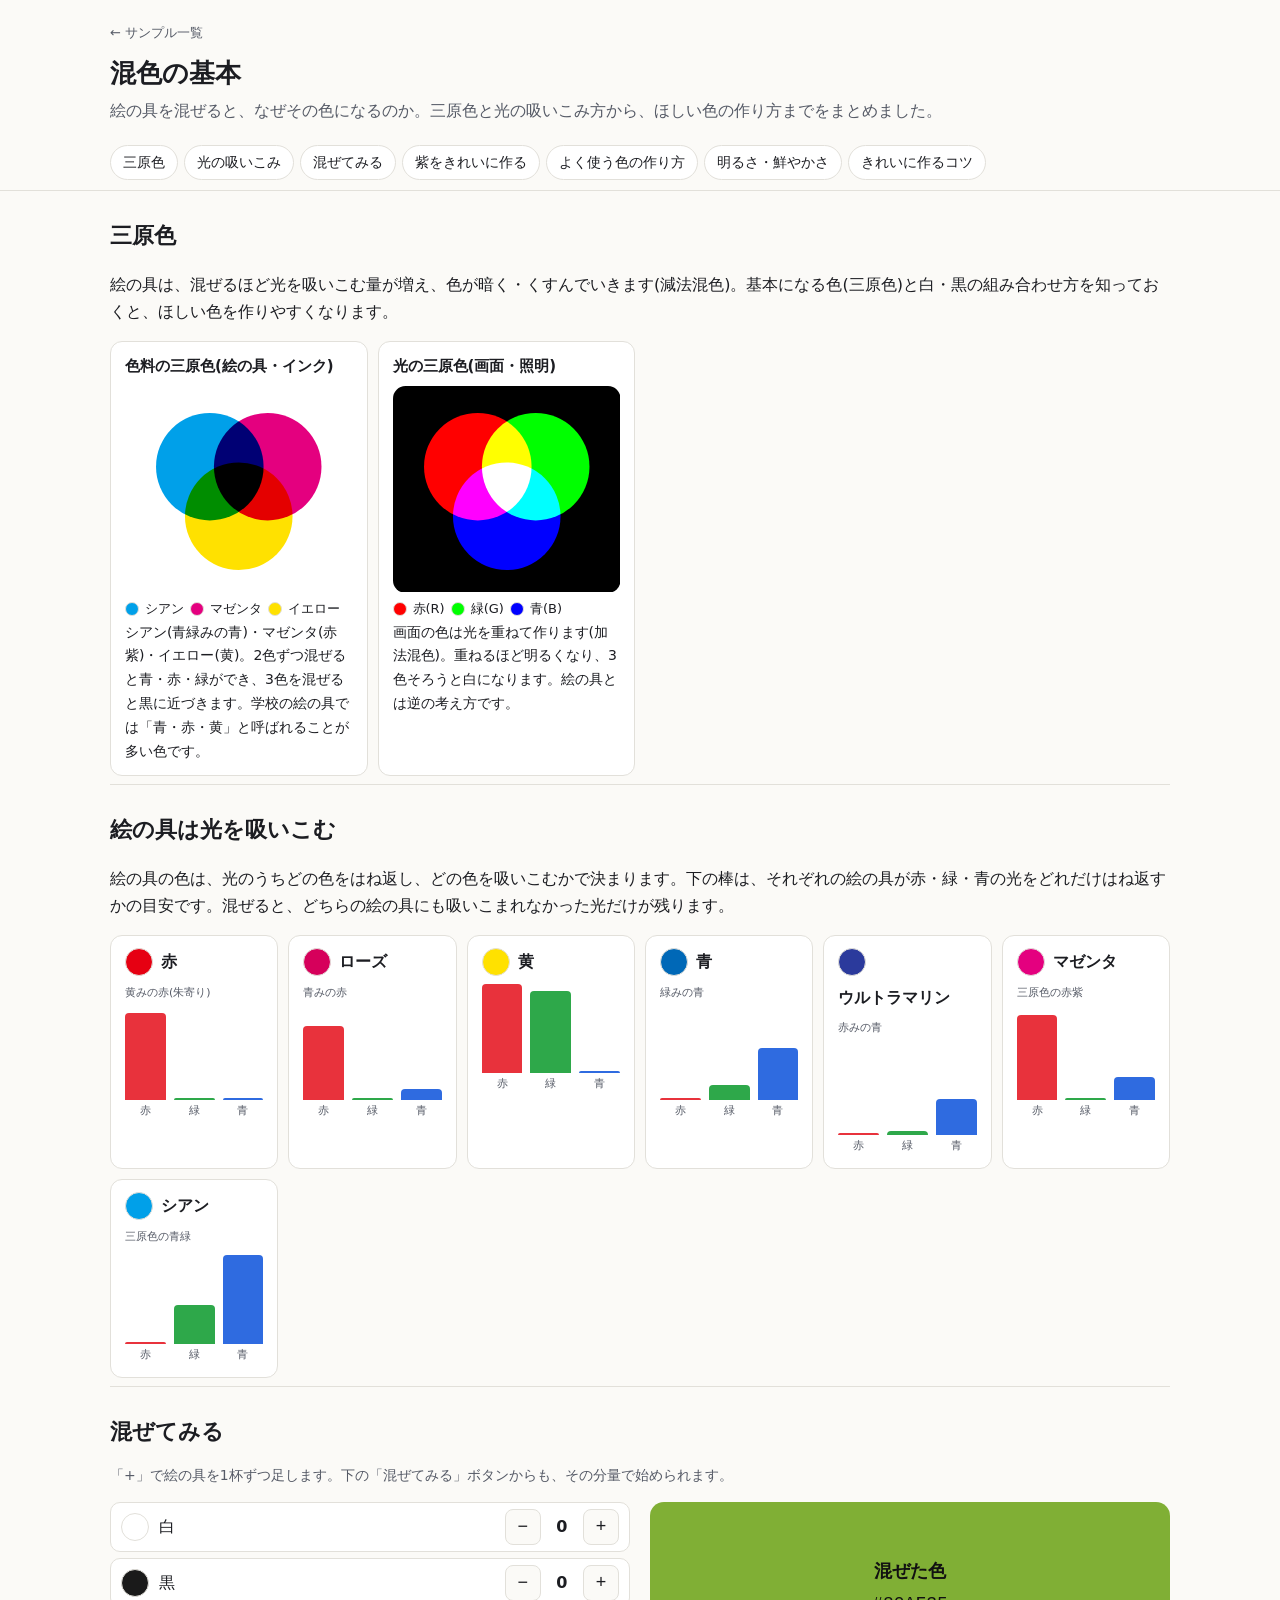
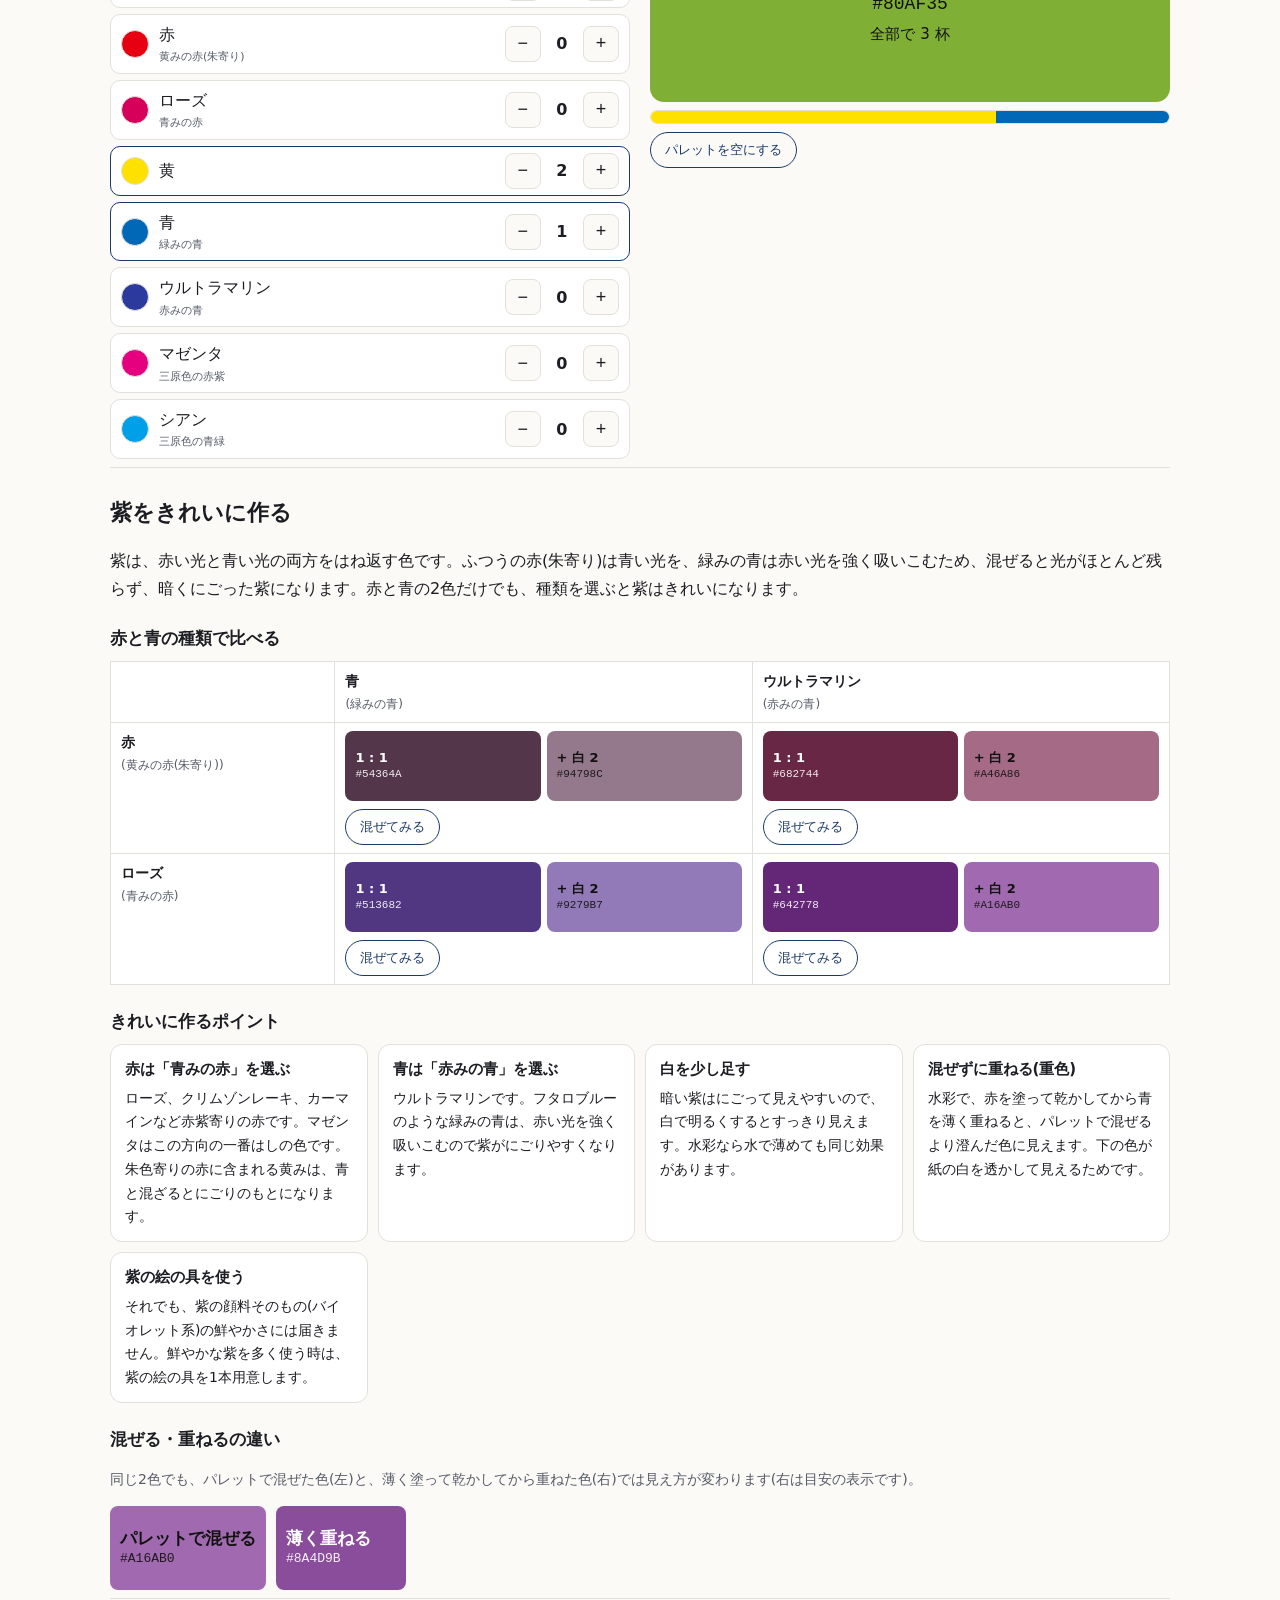
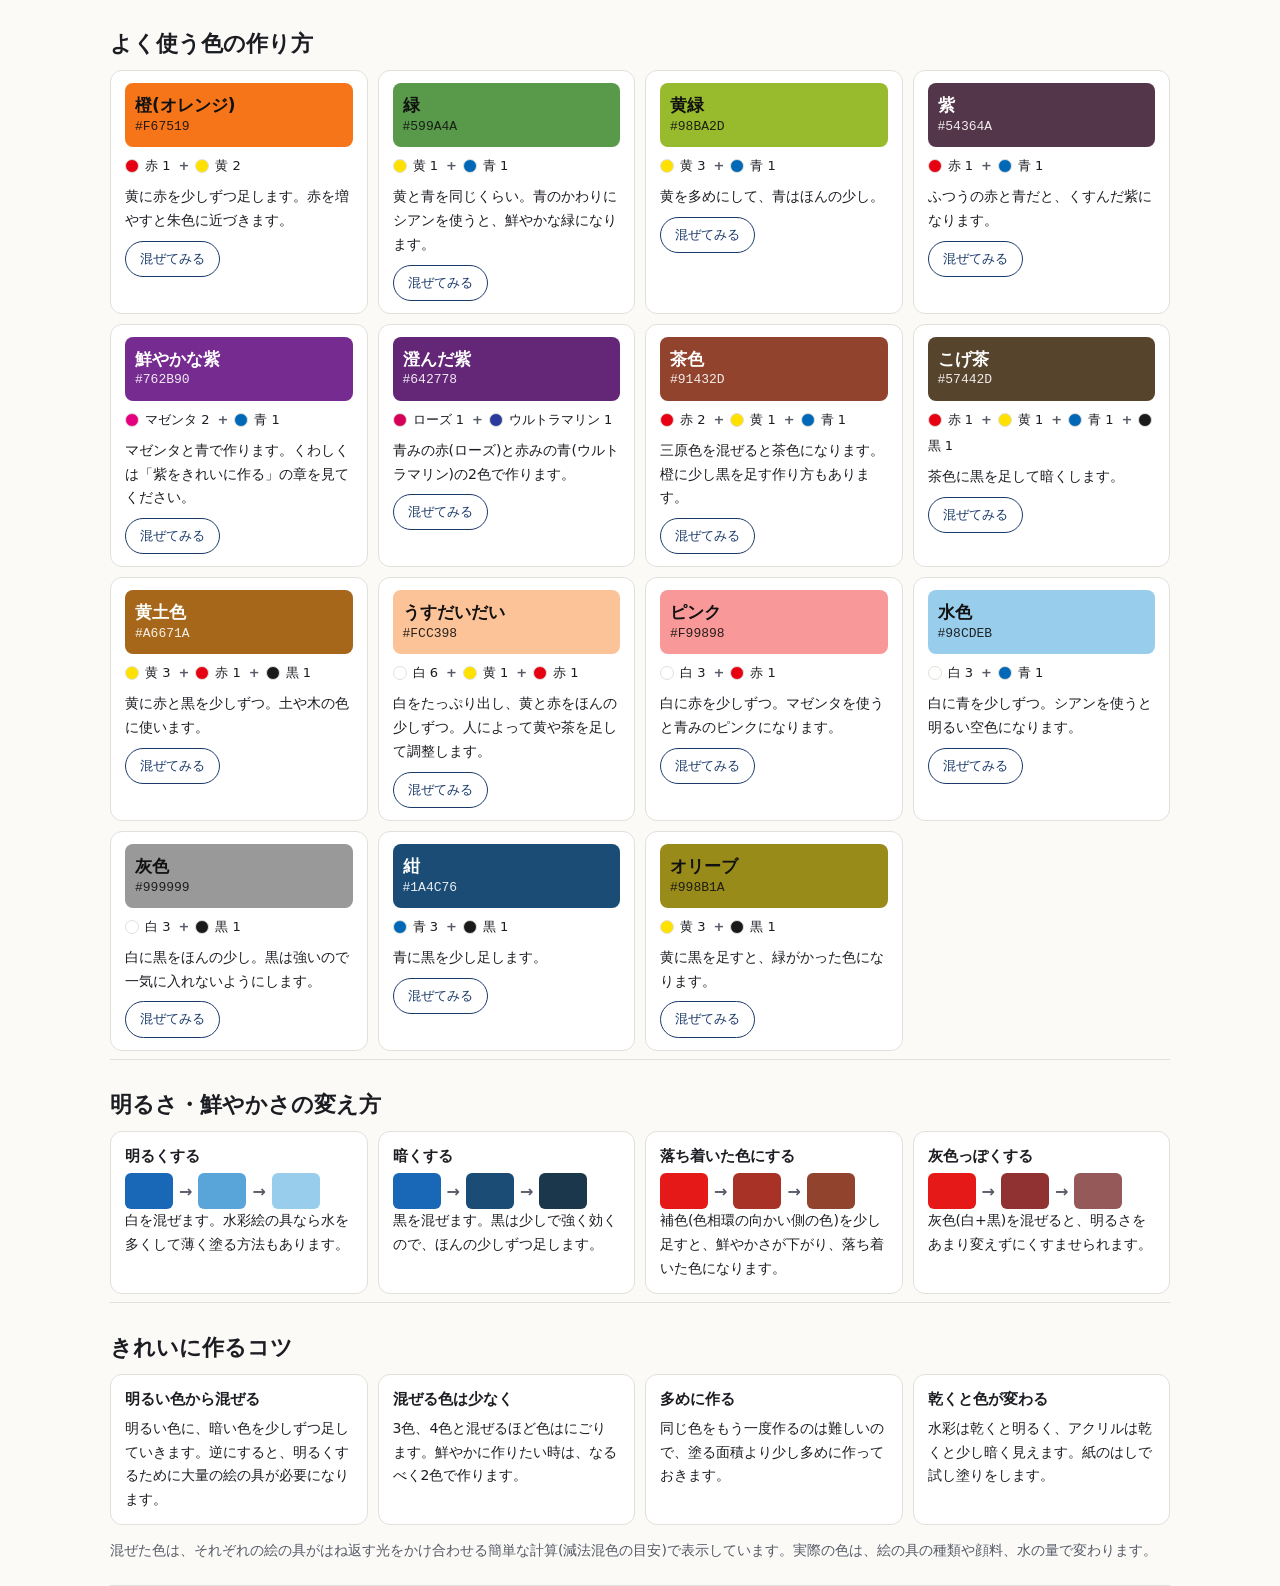
==== public/color-mixing/index.html @ 2c717beb "「混色の基本」を独立したサンプルに分け、紫の作り方の章を追加 Co-Authored-By: Claude Opus 5.5 <noreply@anthropic.com> Claude-Sessio" ====
<!doctype html>
<html lang="ja">
  <head>
    <meta charset="utf-8" />
    <meta name="viewport" content="width=device-width, initial-scale=1" />
    <title>混色の基本</title>
    <link rel="stylesheet" href="css/style.css" />
  </head>
  <body>
    <header class="head">
      <a class="back" href="../">← サンプル一覧</a>
      <h1>混色の基本</h1>
      <p>
        絵の具を混ぜると、なぜその色になるのか。三原色と光の吸いこみ方から、ほしい色の作り方までをまとめました。
      </p>
    </header>

    <nav class="toc" aria-label="目次">
      <a href="#primary">三原色</a>
      <a href="#light">光の吸いこみ</a>
      <a href="#mixer">混ぜてみる</a>
      <a href="#purple">紫をきれいに作る</a>
      <a href="#recipes">よく使う色の作り方</a>
      <a href="#adjust">明るさ・鮮やかさ</a>
      <a href="#tips">きれいに作るコツ</a>
    </nav>

    <main class="main">
      <p id="status" class="status">読み込んでいます…</p>

      <section id="primary" class="sec" hidden>
        <h2>三原色</h2>
        <p id="paintIntro"></p>
        <div id="paintPrimaries" class="cards p-prims"></div>
      </section>

      <section id="light" class="sec" hidden>
        <h2>絵の具は光を吸いこむ</h2>
        <p id="lightIntro"></p>
        <div id="lightCards" class="cards l-cards"></div>
      </section>

      <section id="mixer" class="sec" hidden>
        <h2>混ぜてみる</h2>
        <p class="note">
          「+」で絵の具を1杯ずつ足します。下の「混ぜてみる」ボタンからも、その分量で始められます。
        </p>
        <div id="pMixer" class="p-mixer">
          <div id="pPaints" class="p-paints"></div>
          <div class="p-out">
            <div id="pResult" class="p-result"></div>
            <div id="pBar" class="p-bar" aria-hidden="true"></div>
            <button id="pReset" type="button" class="p-try">パレットを空にする</button>
          </div>
        </div>
      </section>

      <section id="purple" class="sec" hidden>
        <h2>紫をきれいに作る</h2>
        <p id="purpleIntro"></p>
        <h3>赤と青の種類で比べる</h3>
        <div class="table-wrap">
          <table id="purpleTable" class="pu-table"></table>
        </div>
        <h3>きれいに作るポイント</h3>
        <div id="purplePoints" class="cards"></div>
        <h3>混ぜる・重ねるの違い</h3>
        <p id="glazeDesc" class="note"></p>
        <div id="glazeBox" class="pu-glaze"></div>
      </section>

      <section id="recipes" class="sec" hidden>
        <h2>よく使う色の作り方</h2>
        <div id="paintRecipes" class="cards p-recipes"></div>
      </section>

      <section id="adjust" class="sec" hidden>
        <h2>明るさ・鮮やかさの変え方</h2>
        <div id="paintAdjust" class="cards"></div>
      </section>

      <section id="tips" class="sec" hidden>
        <h2>きれいに作るコツ</h2>
        <div id="paintTips" class="cards"></div>
        <p id="paintNote" class="note"></p>
      </section>
    </main>

    <script src="js/mix.js"></script>
    <script src="js/app.js"></script>
  </body>
</html>
---- public/color-mixing/css/style.css ----
/* 混色の基本の見た目。文字と背景のコントラスト比は 7:1 前後を目安にしている */
:root {
  --bg: #fbfaf7;
  --panel: #ffffff;
  --text: #1c1d22;
  --sub: #555a66;
  --line: #e2e0da;
  --accent: #1b3a6b;
  --accent-fg: #ffffff;
  --ok: #0b6b3a;
  --ng: #b3261e;
}
@media (prefers-color-scheme: dark) {
  :root {
    --bg: #15171c;
    --panel: #1e2128;
    --text: #f0f1f4;
    --sub: #b4b9c4;
    --line: #333844;
    --accent: #9cb8ff;
    --accent-fg: #10131a;
    --ok: #6fd69c;
    --ng: #ff8a80;
  }
}
* {
  box-sizing: border-box;
}
[hidden] {
  display: none !important;
}
body {
  margin: 0;
  background: var(--bg);
  color: var(--text);
  font-family:
    system-ui,
    -apple-system,
    'Hiragino Sans',
    'Noto Sans JP',
    sans-serif;
  line-height: 1.7;
}
.head,
.main {
  max-width: 1100px;
  margin: 0 auto;
  padding: 0 20px;
}
.head {
  padding-top: 18px;
}
.back {
  color: var(--sub);
  font-size: 13px;
  text-decoration: none;
}
.back:hover {
  color: var(--text);
  text-decoration: underline;
}
.head h1 {
  margin: 6px 0 2px;
  font-size: 26px;
}
.head p {
  margin: 0 0 10px;
  color: var(--sub);
}
.toc {
  position: sticky;
  top: 0;
  z-index: 5;
  display: flex;
  gap: 6px;
  overflow-x: auto;
  padding: 10px max(20px, calc((100vw - 1100px) / 2 + 20px));
  background: var(--bg);
  border-bottom: 1px solid var(--line);
}
.toc a {
  flex: none;
  padding: 5px 12px;
  border: 1px solid var(--line);
  border-radius: 999px;
  background: var(--panel);
  color: var(--text);
  font-size: 14px;
  text-decoration: none;
}
.toc a:hover,
.toc a:focus-visible {
  border-color: var(--accent);
}
.status {
  color: var(--sub);
}
.sec {
  scroll-margin-top: 64px;
  padding: 26px 0 8px;
  border-bottom: 1px solid var(--line);
}
.sec h2 {
  margin: 0 0 8px;
  font-size: 22px;
}
.sec h3 {
  margin: 22px 0 8px;
  font-size: 17px;
}
.note {
  color: var(--sub);
  font-size: 14px;
}
.cards,
.general {
  display: grid;
  grid-template-columns: repeat(auto-fill, minmax(220px, 1fr));
  gap: 10px;
}
.card {
  padding: 12px 14px;
  border: 1px solid var(--line);
  border-radius: 12px;
  background: var(--panel);
}
.card h4 {
  margin: 0 0 4px;
  font-size: 15px;
}
.card p {
  margin: 0;
  font-size: 14px;
}

/* 表 */
.table-wrap {
  overflow-x: auto;
}
table {
  width: 100%;
  border-collapse: collapse;
  background: var(--panel);
  font-size: 14px;
}
caption {
  caption-side: bottom;
  padding-top: 6px;
  color: var(--sub);
  font-size: 12px;
  text-align: left;
}
th,
td {
  padding: 8px 10px;
  border: 1px solid var(--line);
  text-align: left;
  vertical-align: top;
}
thead th {
  background: var(--bg);
  font-size: 13px;
}
.types tbody th {
  white-space: nowrap;
}

/* 色見本 */
.w-chip {
  display: inline-flex;
  flex-direction: column;
  justify-content: center;
  min-width: 84px;
  padding: 6px 10px;
  border-radius: 8px;
  font-size: 13px;
  line-height: 1.4;
}
.w-chip code {
  font-size: 11px;
  opacity: 0.9;
}
.w-chip.big {
  min-width: 130px;
  min-height: 84px;
  font-size: 17px;
}
.w-chip.big code {
  font-size: 13px;
}

/* 絵の具の色の作り方 */
.p-prims svg {
  width: 100%;
  max-width: 240px;
  display: block;
  margin: 6px auto;
}
.p-labels,
.p-formula {
  display: flex;
  flex-wrap: wrap;
  align-items: center;
  gap: 4px 6px;
  font-size: 13px;
}
.p-dot {
  display: inline-block;
  width: 14px;
  height: 14px;
  border-radius: 50%;
  border: 1px solid var(--line);
}
.p-op {
  color: var(--sub);
  font-weight: 700;
}
.p-amt {
  margin-right: 2px;
}
.p-mixer {
  display: grid;
  grid-template-columns: minmax(0, 1fr) minmax(0, 1fr);
  gap: 20px;
  align-items: start;
}
.p-paints {
  display: grid;
  gap: 6px;
}
.p-paint {
  display: flex;
  align-items: center;
  gap: 10px;
  padding: 6px 10px;
  background: var(--panel);
  border: 1px solid var(--line);
  border-radius: 10px;
}
.p-paint.on {
  border-color: var(--accent);
}
.p-tube {
  width: 28px;
  height: 28px;
  border-radius: 50%;
  border: 1px solid var(--line);
}
.p-name {
  flex: 1;
}
.p-btn {
  width: 36px;
  height: 36px;
  border: 1px solid var(--line);
  border-radius: 8px;
  background: var(--bg);
  color: var(--text);
  font-size: 18px;
  cursor: pointer;
}
.p-btn:hover {
  border-color: var(--accent);
}
.p-n {
  min-width: 2ch;
  text-align: center;
  font-weight: 700;
}
.p-result {
  display: flex;
  flex-direction: column;
  justify-content: center;
  align-items: center;
  min-height: 200px;
  border-radius: 14px;
  font-size: 18px;
  gap: 2px;
}
.p-result.empty {
  border: 2px dashed var(--line);
  color: var(--sub);
  font-size: 14px;
}
.p-bar {
  display: flex;
  height: 14px;
  margin: 8px 0;
  border-radius: 7px;
  overflow: hidden;
  border: 1px solid var(--line);
}
.p-try {
  padding: 6px 14px;
  border: 1px solid var(--accent);
  border-radius: 999px;
  background: transparent;
  color: var(--accent);
  cursor: pointer;
  font: inherit;
  font-size: 13px;
}
.p-try:hover {
  background: var(--accent);
  color: var(--accent-fg);
}
.p-recipe {
  display: flex;
  flex-direction: column;
  gap: 8px;
  align-items: flex-start;
}
.p-recipe .w-chip.big {
  width: 100%;
  min-height: 64px;
}
.p-steps {
  display: flex;
  align-items: center;
  gap: 6px;
}
.p-step {
  width: 48px;
  height: 36px;
  border-radius: 6px;
}
.w-chip.edge {
  border: 1px solid var(--line);
}
@media (max-width: 760px) {
  .p-mixer {
    grid-template-columns: minmax(0, 1fr);
  }
}

/* 光の吸いこみ */
.l-cards {
  grid-template-columns: repeat(auto-fill, minmax(150px, 1fr));
}
.l-head {
  display: flex;
  align-items: center;
  gap: 8px;
  flex-wrap: wrap;
}
.l-head small,
.p-name small {
  display: block;
  color: var(--sub);
  font-size: 11px;
}
.l-head small {
  width: 100%;
}
.l-bars {
  display: flex;
  gap: 8px;
  height: 110px;
  margin-top: 8px;
}
.l-bar {
  flex: 1;
  display: flex;
  flex-direction: column;
  justify-content: flex-end;
  align-items: center;
  gap: 2px;
}
.l-bar span {
  width: 100%;
  border-radius: 4px 4px 0 0;
}
.l-bar small {
  font-size: 11px;
  color: var(--sub);
}

/* 紫をきれいに作る */
.pu-table th small {
  display: block;
  color: var(--sub);
  font-weight: 400;
  font-size: 12px;
}
.pu-table td {
  min-width: 230px;
}
.pu-pair {
  display: flex;
  gap: 6px;
  margin-bottom: 8px;
}
.pu-pair .w-chip {
  flex: 1;
  min-height: 70px;
}
.pu-glaze {
  display: flex;
  gap: 10px;
  flex-wrap: wrap;
}
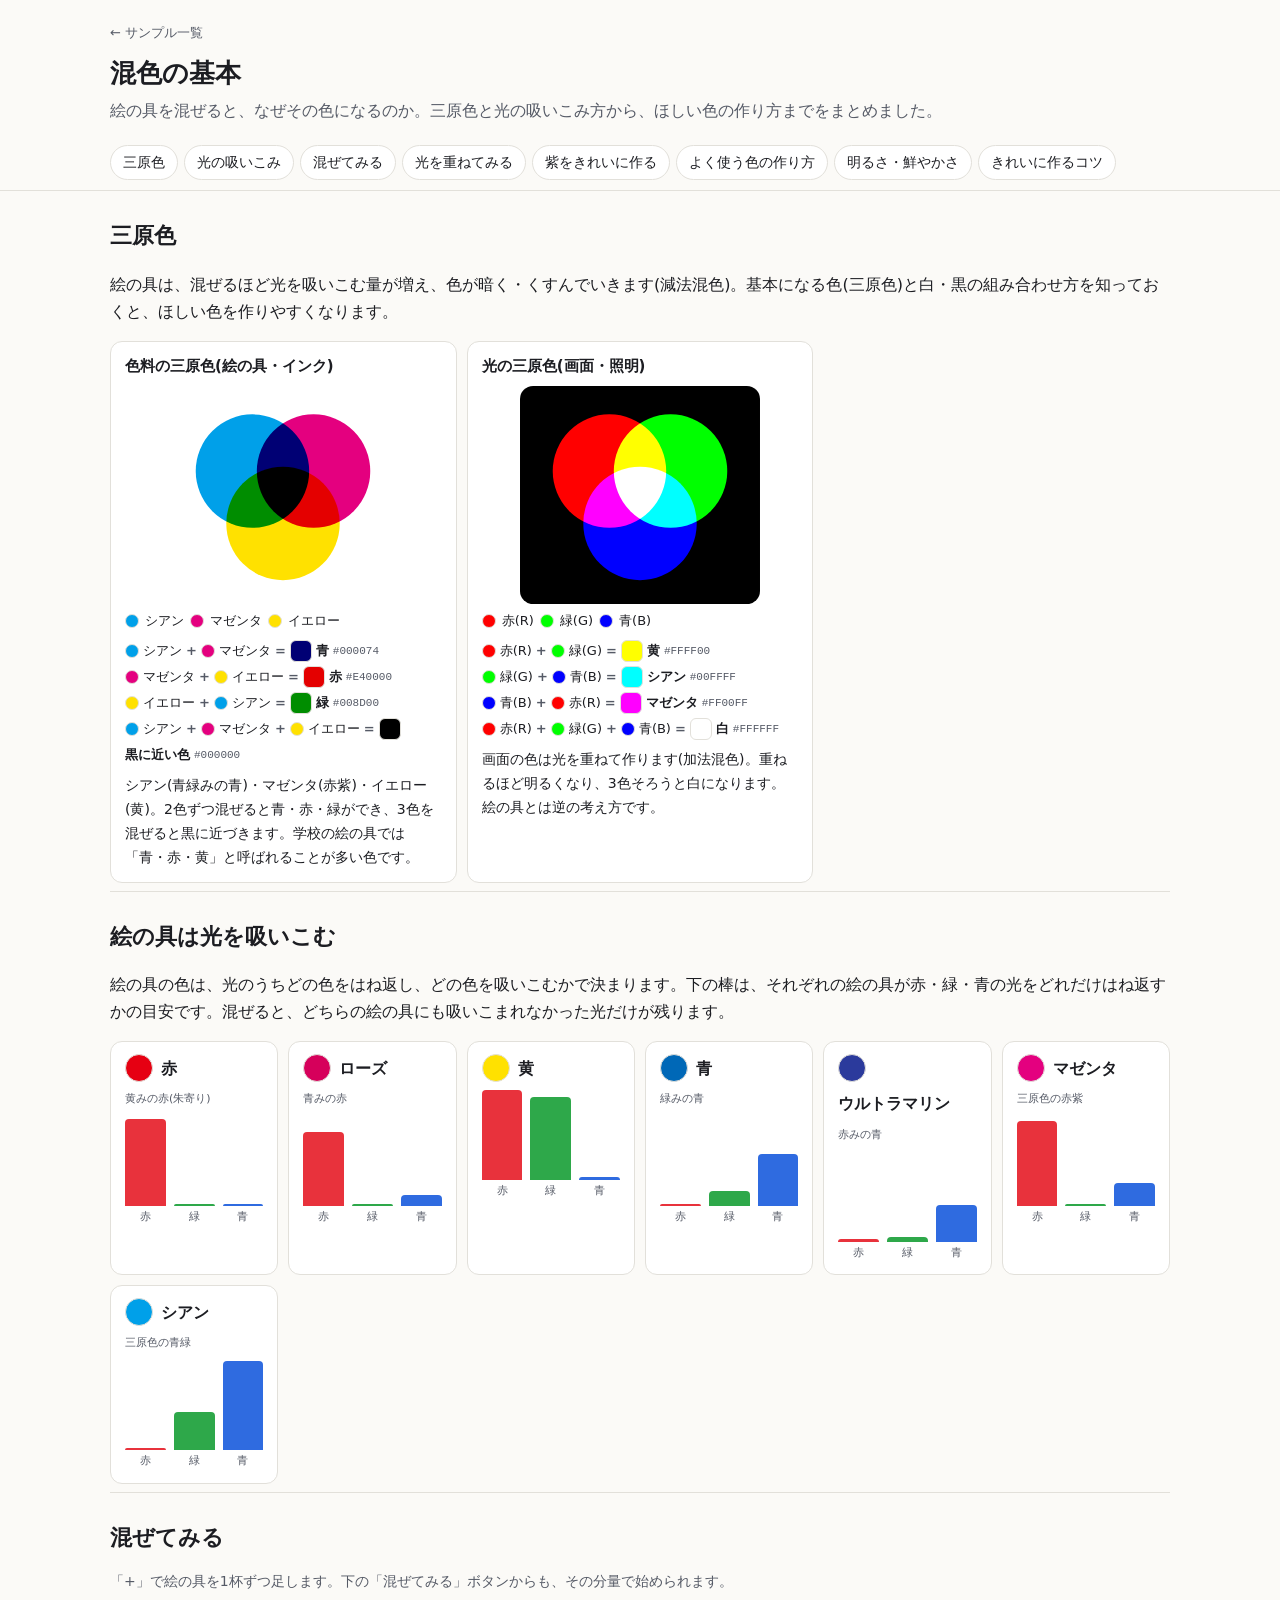
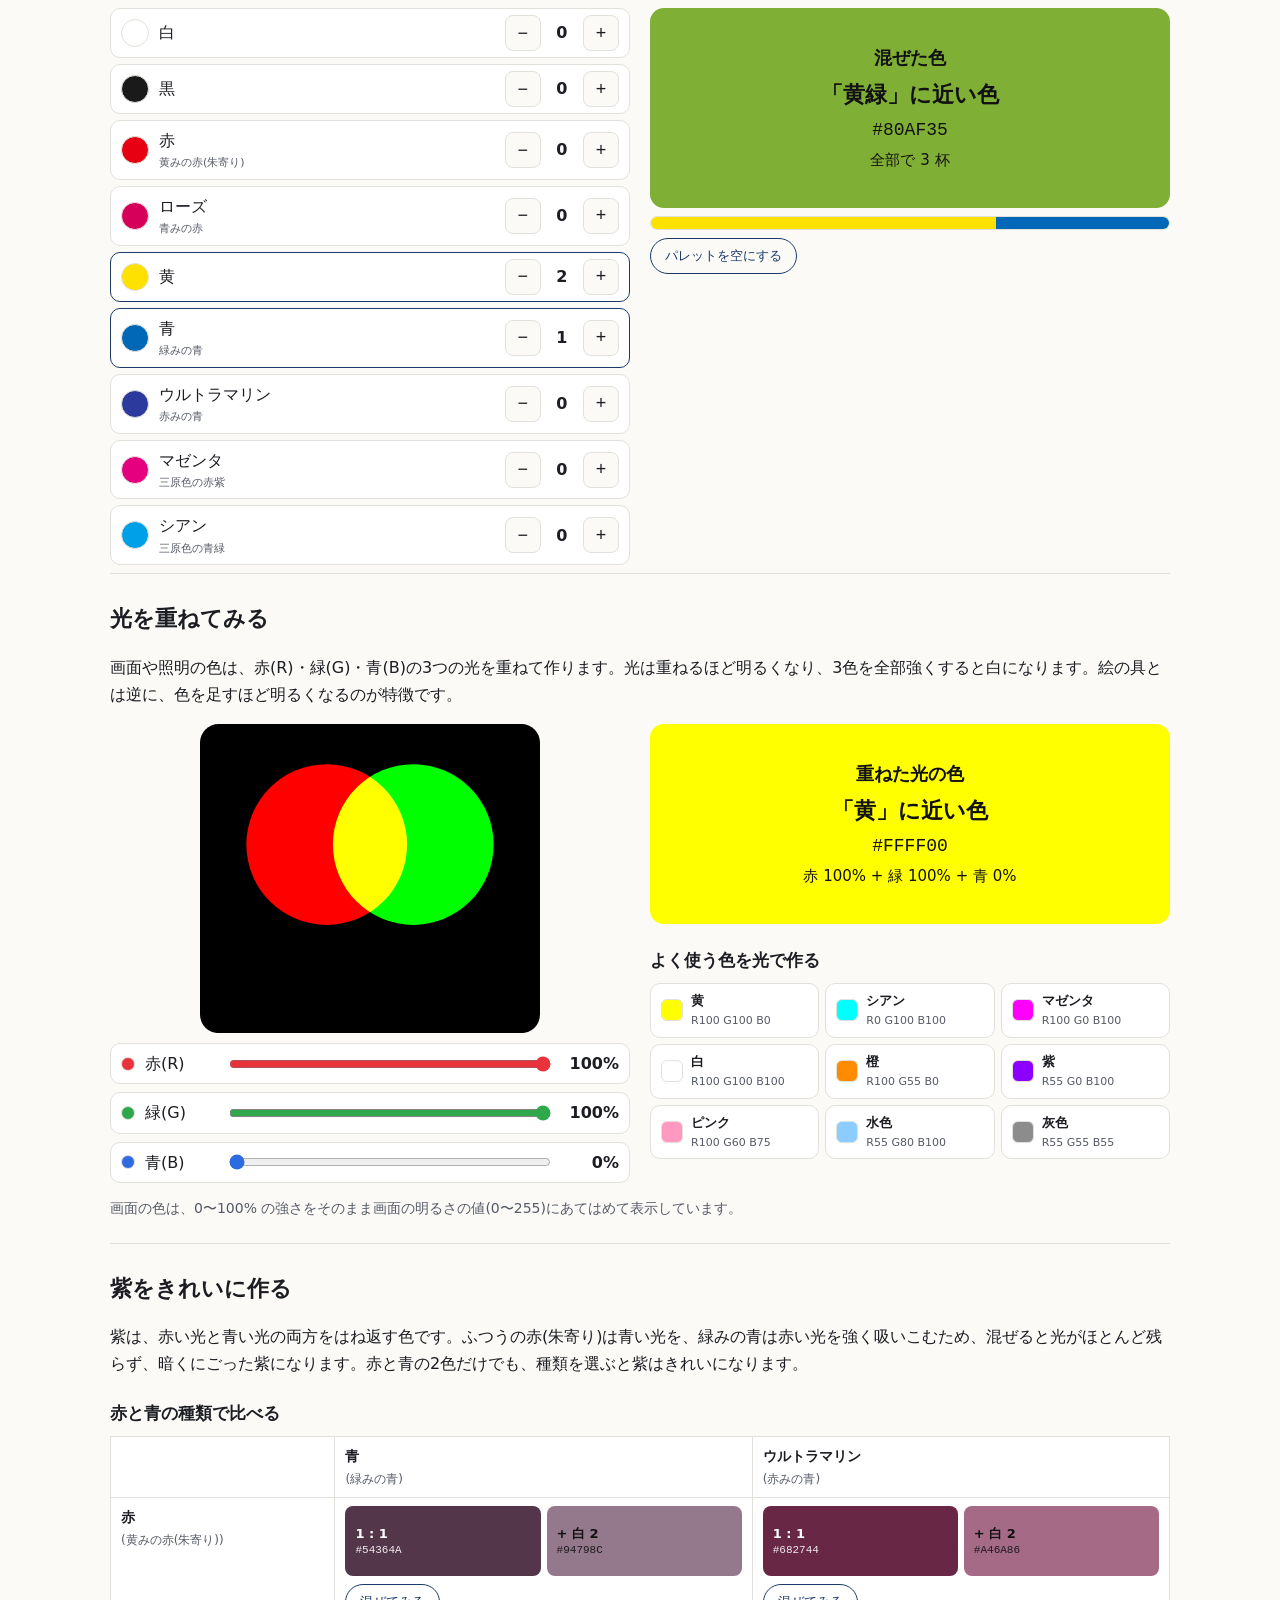
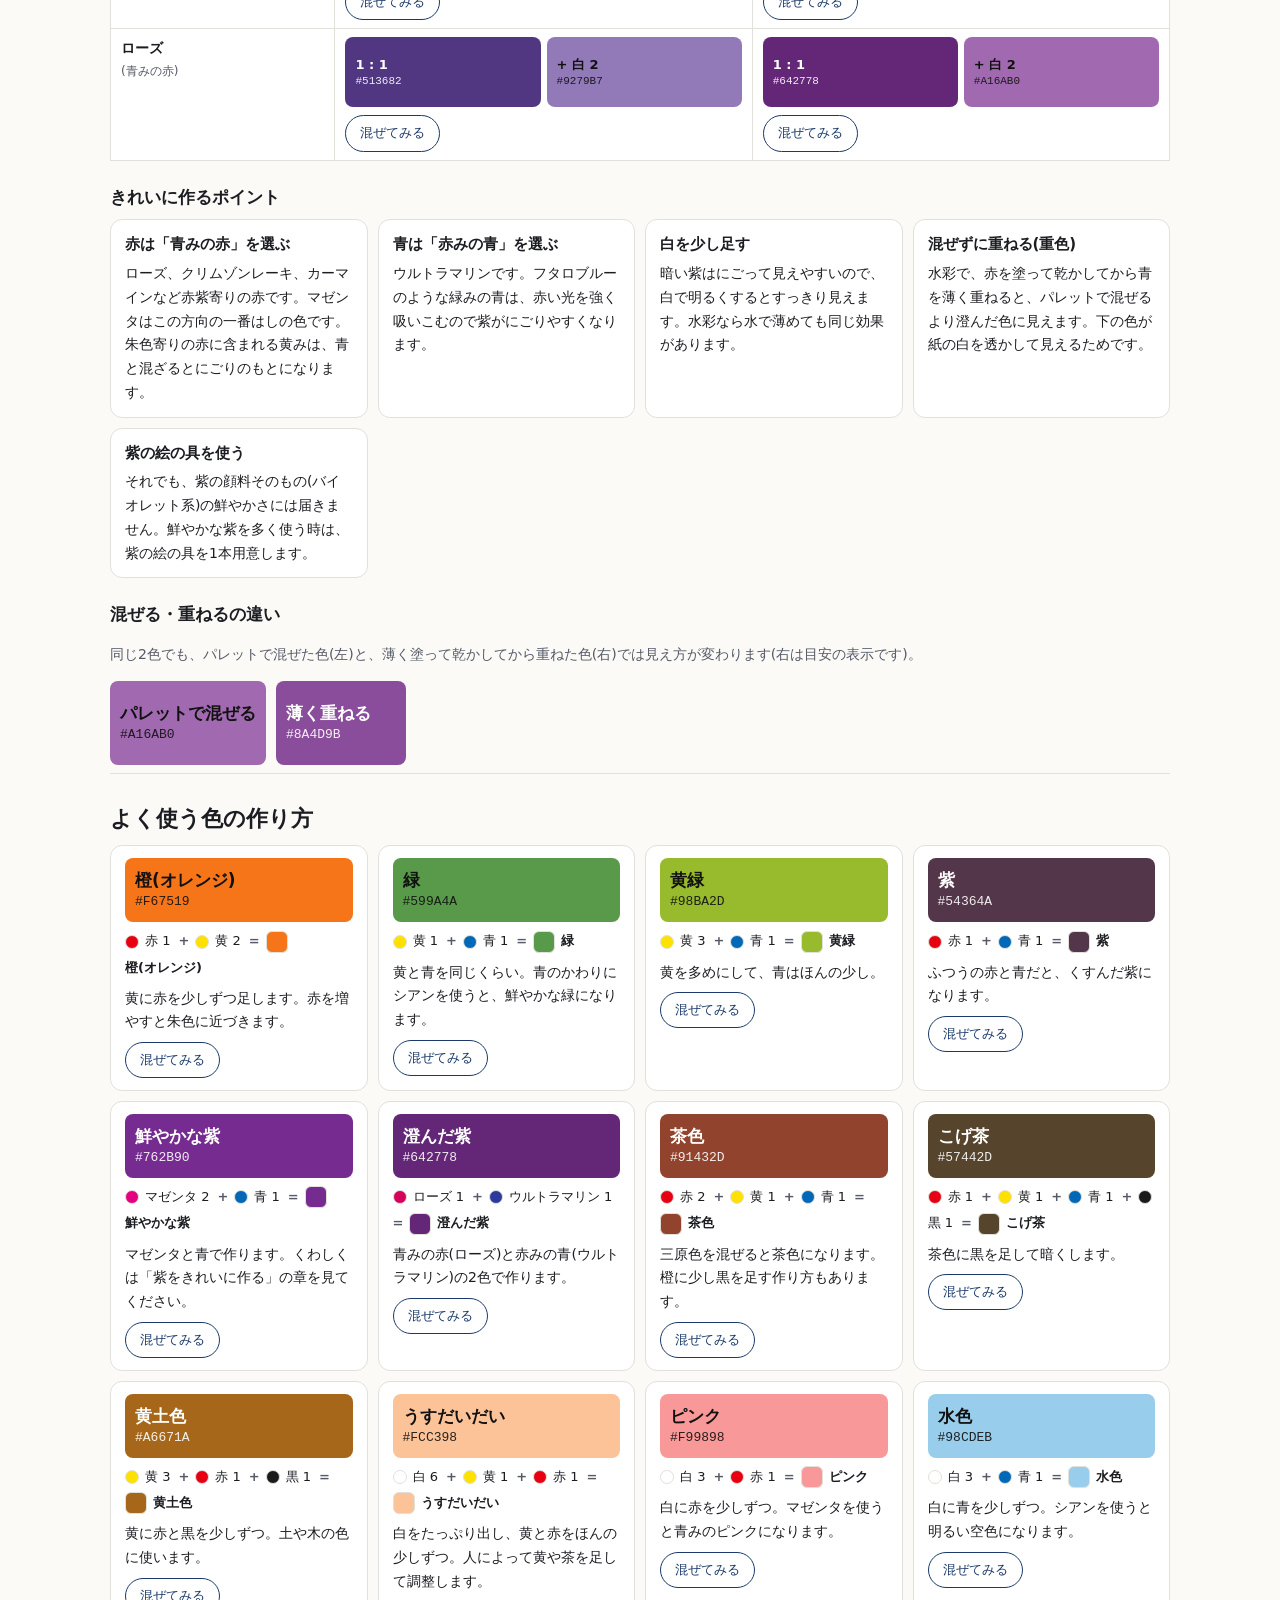
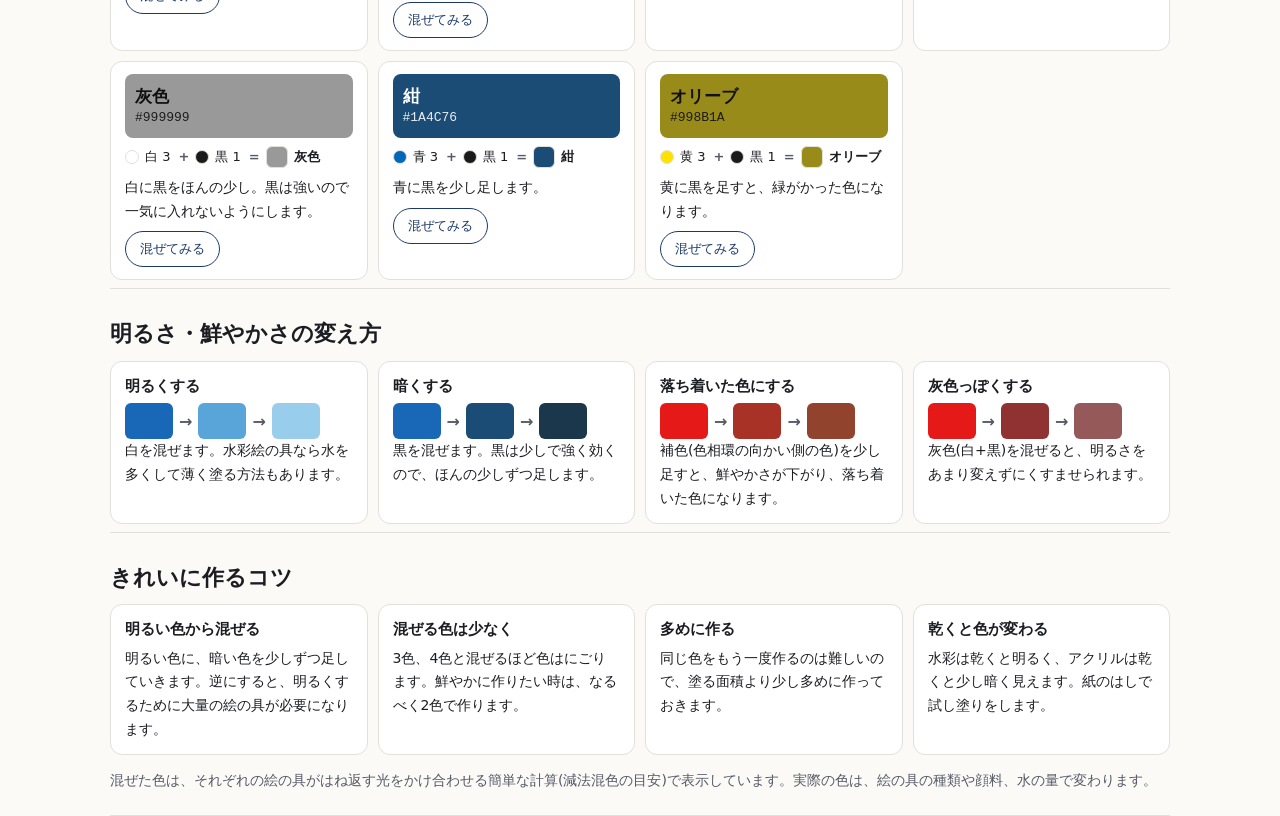
==== commit b712c340: "混色の基本: 光の三原色を重ねて試せる「光を重ねてみる」を追加 Co-Authored-By: Claude Opus 5.5 <noreply@anthropic.com> Claude-Sessi" ====
--- a/public/color-mixing/index.html
+++ b/public/color-mixing/index.html
@@ -19,6 +19,7 @@
       <a href="#primary">三原色</a>
       <a href="#light">光の吸いこみ</a>
       <a href="#mixer">混ぜてみる</a>
+      <a href="#lightmix">光を重ねてみる</a>
       <a href="#purple">紫をきれいに作る</a>
       <a href="#recipes">よく使う色の作り方</a>
       <a href="#adjust">明るさ・鮮やかさ</a>
@@ -53,6 +54,23 @@
             <button id="pReset" type="button" class="p-try">パレットを空にする</button>
           </div>
         </div>
+      </section>
+
+      <section id="lightmix" class="sec" hidden>
+        <h2>光を重ねてみる</h2>
+        <p id="lmIntro"></p>
+        <div class="p-mixer">
+          <div class="lm-left">
+            <div id="lmVenn" class="lm-venn"></div>
+            <div id="lmSliders" class="lm-sliders"></div>
+          </div>
+          <div class="p-out">
+            <div id="lmResult" class="p-result"></div>
+            <h3>よく使う色を光で作る</h3>
+            <div id="lmPresets" class="lm-presets"></div>
+          </div>
+        </div>
+        <p id="lmNote" class="note"></p>
       </section>
 
       <section id="purple" class="sec" hidden>
--- a/public/color-mixing/css/style.css
+++ b/public/color-mixing/css/style.css
@@ -399,3 +399,97 @@
   gap: 10px;
   flex-wrap: wrap;
 }
+
+/* 混ぜた色の表示 */
+.p-near {
+  font-size: 22px;
+}
+.p-mixes {
+  list-style: none;
+  margin: 8px 0;
+  padding: 0;
+  display: grid;
+  gap: 4px;
+  font-size: 13px;
+}
+.p-mixes li {
+  display: flex;
+  align-items: center;
+  flex-wrap: wrap;
+  gap: 4px;
+}
+.p-mixes code {
+  color: var(--sub);
+  font-size: 11px;
+}
+.p-dot.big {
+  width: 22px;
+  height: 22px;
+  border-radius: 6px;
+}
+.cards.p-prims {
+  grid-template-columns: repeat(auto-fill, minmax(min(100%, 330px), 1fr));
+}
+
+/* 光を重ねてみる */
+.lm-venn svg {
+  width: 100%;
+  max-width: 340px;
+  display: block;
+  margin: 0 auto 10px;
+}
+.lm-sliders {
+  display: grid;
+  gap: 8px;
+}
+.lm-row {
+  display: flex;
+  align-items: center;
+  gap: 10px;
+  padding: 6px 10px;
+  background: var(--panel);
+  border: 1px solid var(--line);
+  border-radius: 10px;
+}
+.lm-name {
+  width: 4.5em;
+}
+.lm-row input {
+  flex: 1;
+  min-width: 0;
+}
+.lm-val {
+  width: 3.5em;
+  text-align: right;
+  font-weight: 700;
+}
+.lm-presets {
+  display: grid;
+  grid-template-columns: repeat(auto-fill, minmax(140px, 1fr));
+  gap: 6px;
+}
+.lm-preset {
+  display: grid;
+  grid-template-columns: auto 1fr;
+  align-items: center;
+  gap: 0 8px;
+  padding: 6px 10px;
+  border: 1px solid var(--line);
+  border-radius: 10px;
+  background: var(--panel);
+  color: var(--text);
+  font: inherit;
+  font-size: 13px;
+  cursor: pointer;
+  text-align: left;
+}
+.lm-preset:hover {
+  border-color: var(--accent);
+}
+.lm-preset .p-dot {
+  grid-row: span 2;
+}
+.lm-preset small {
+  color: var(--sub);
+  font-size: 11px;
+}
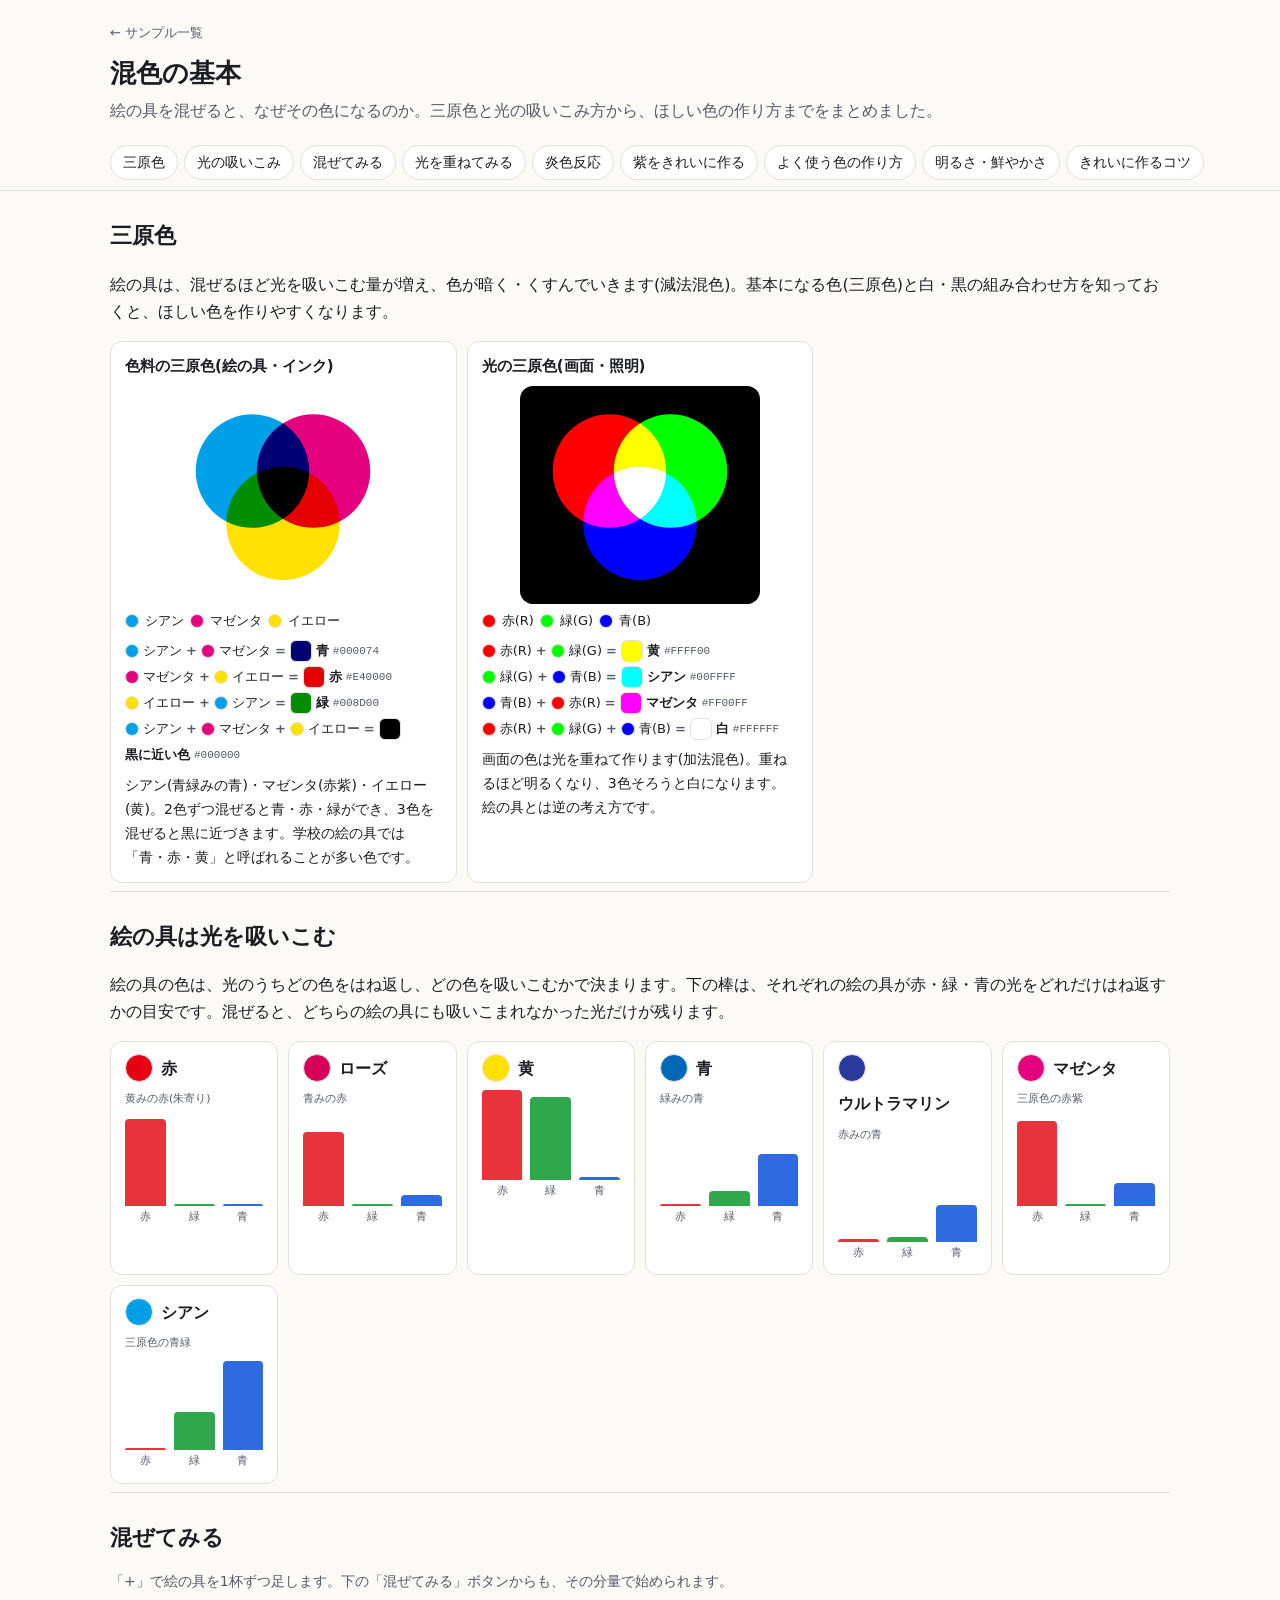
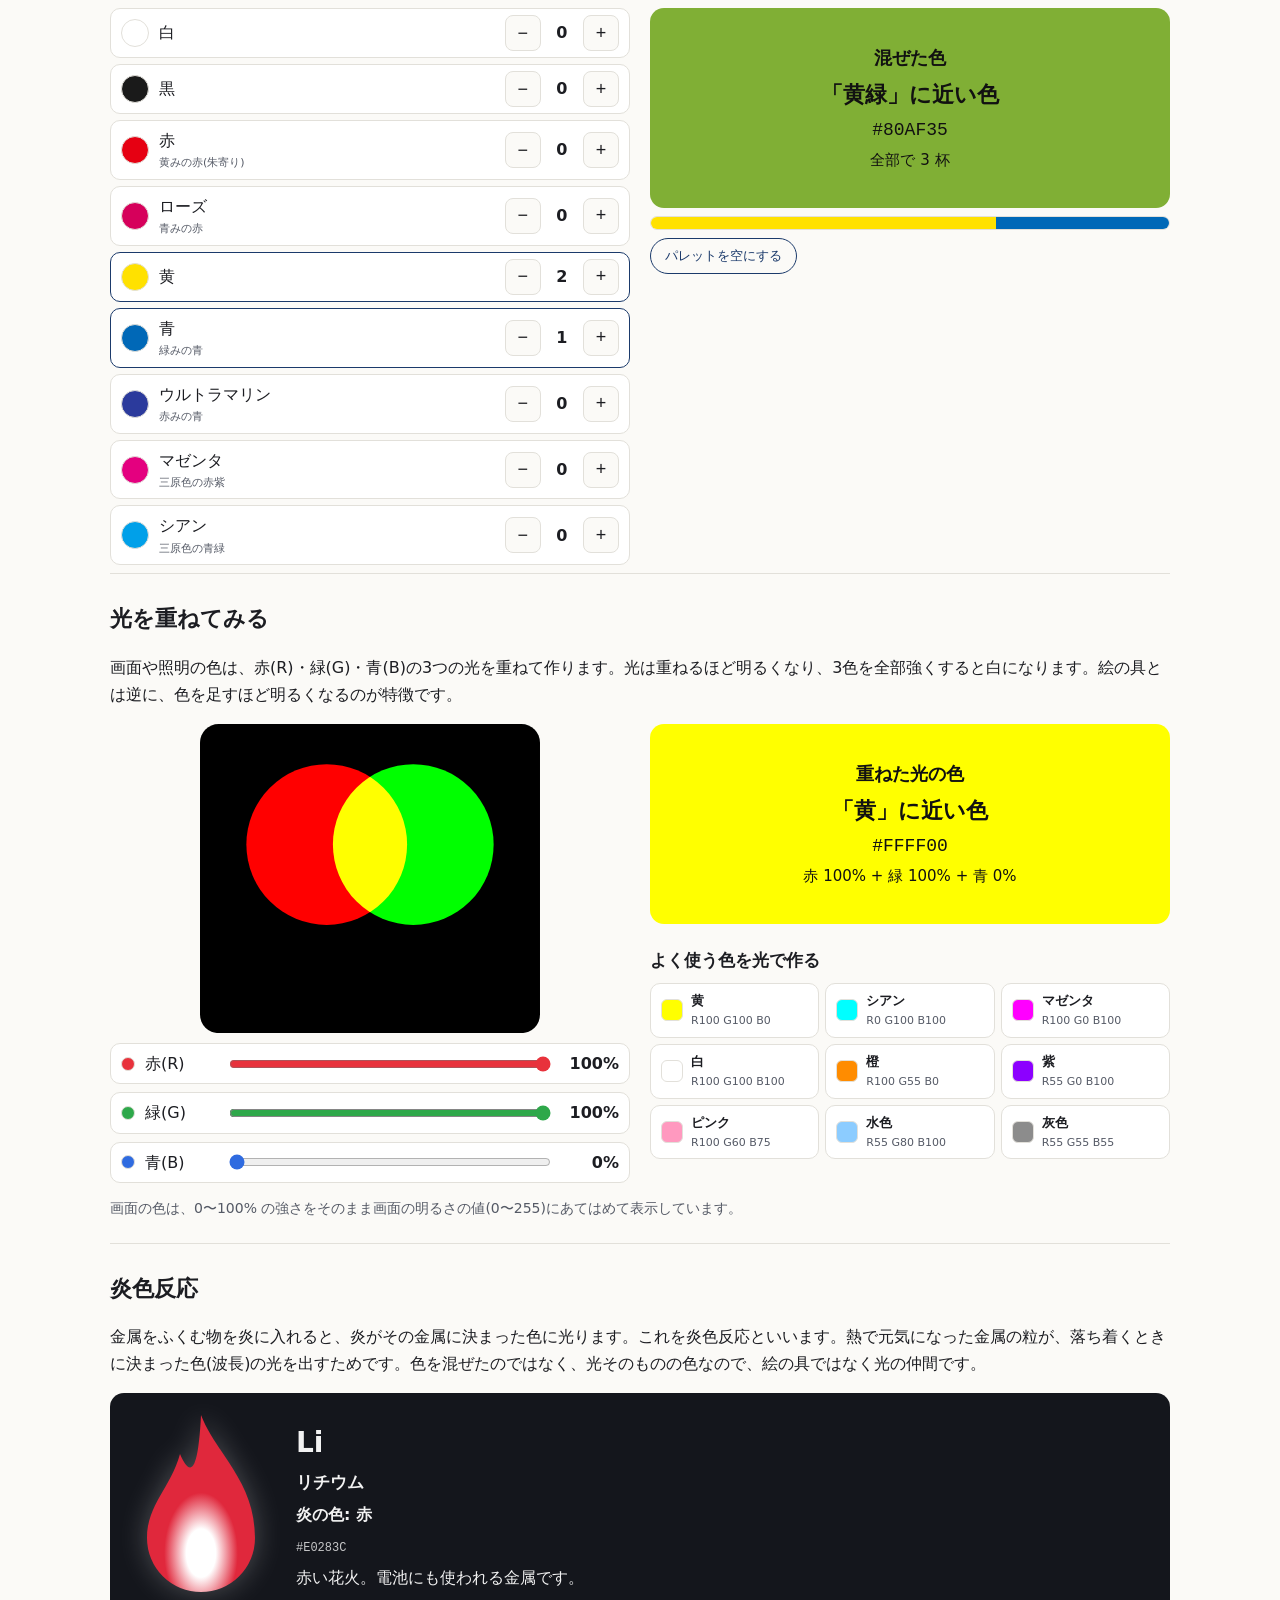
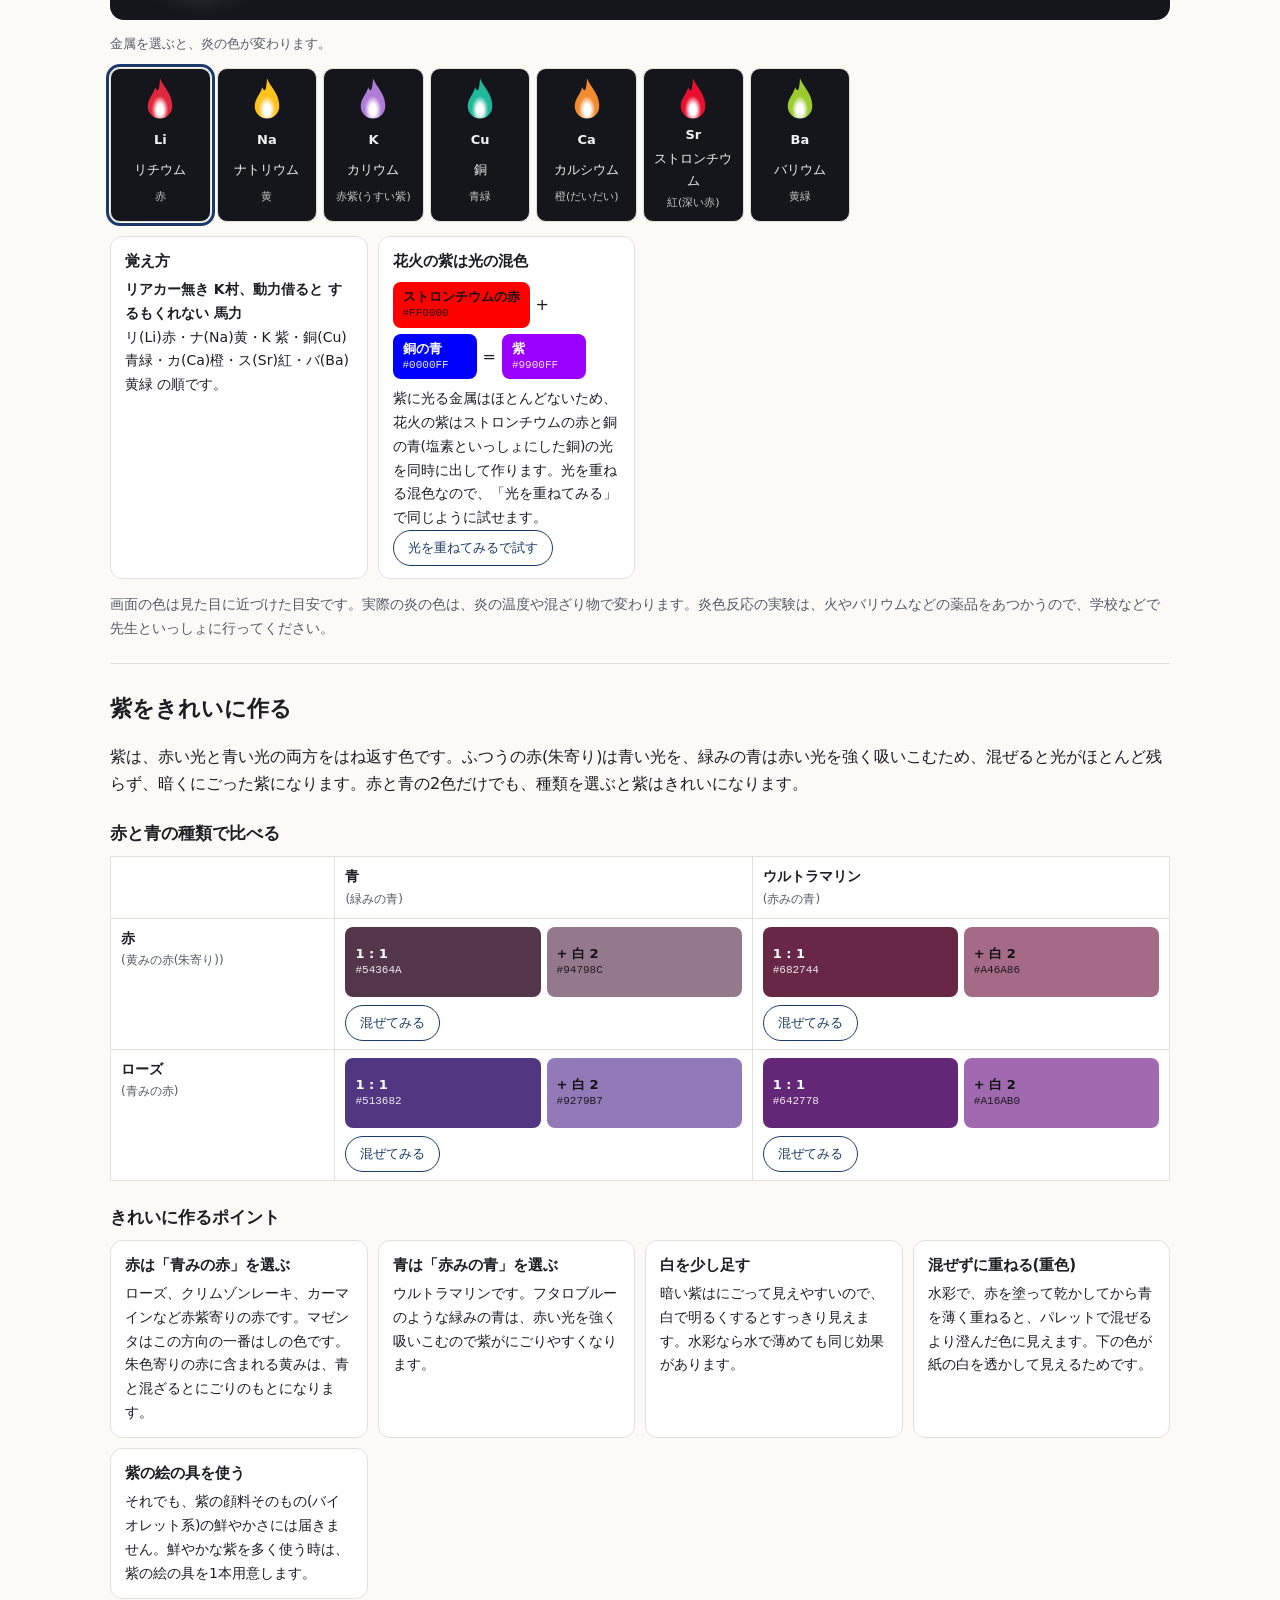
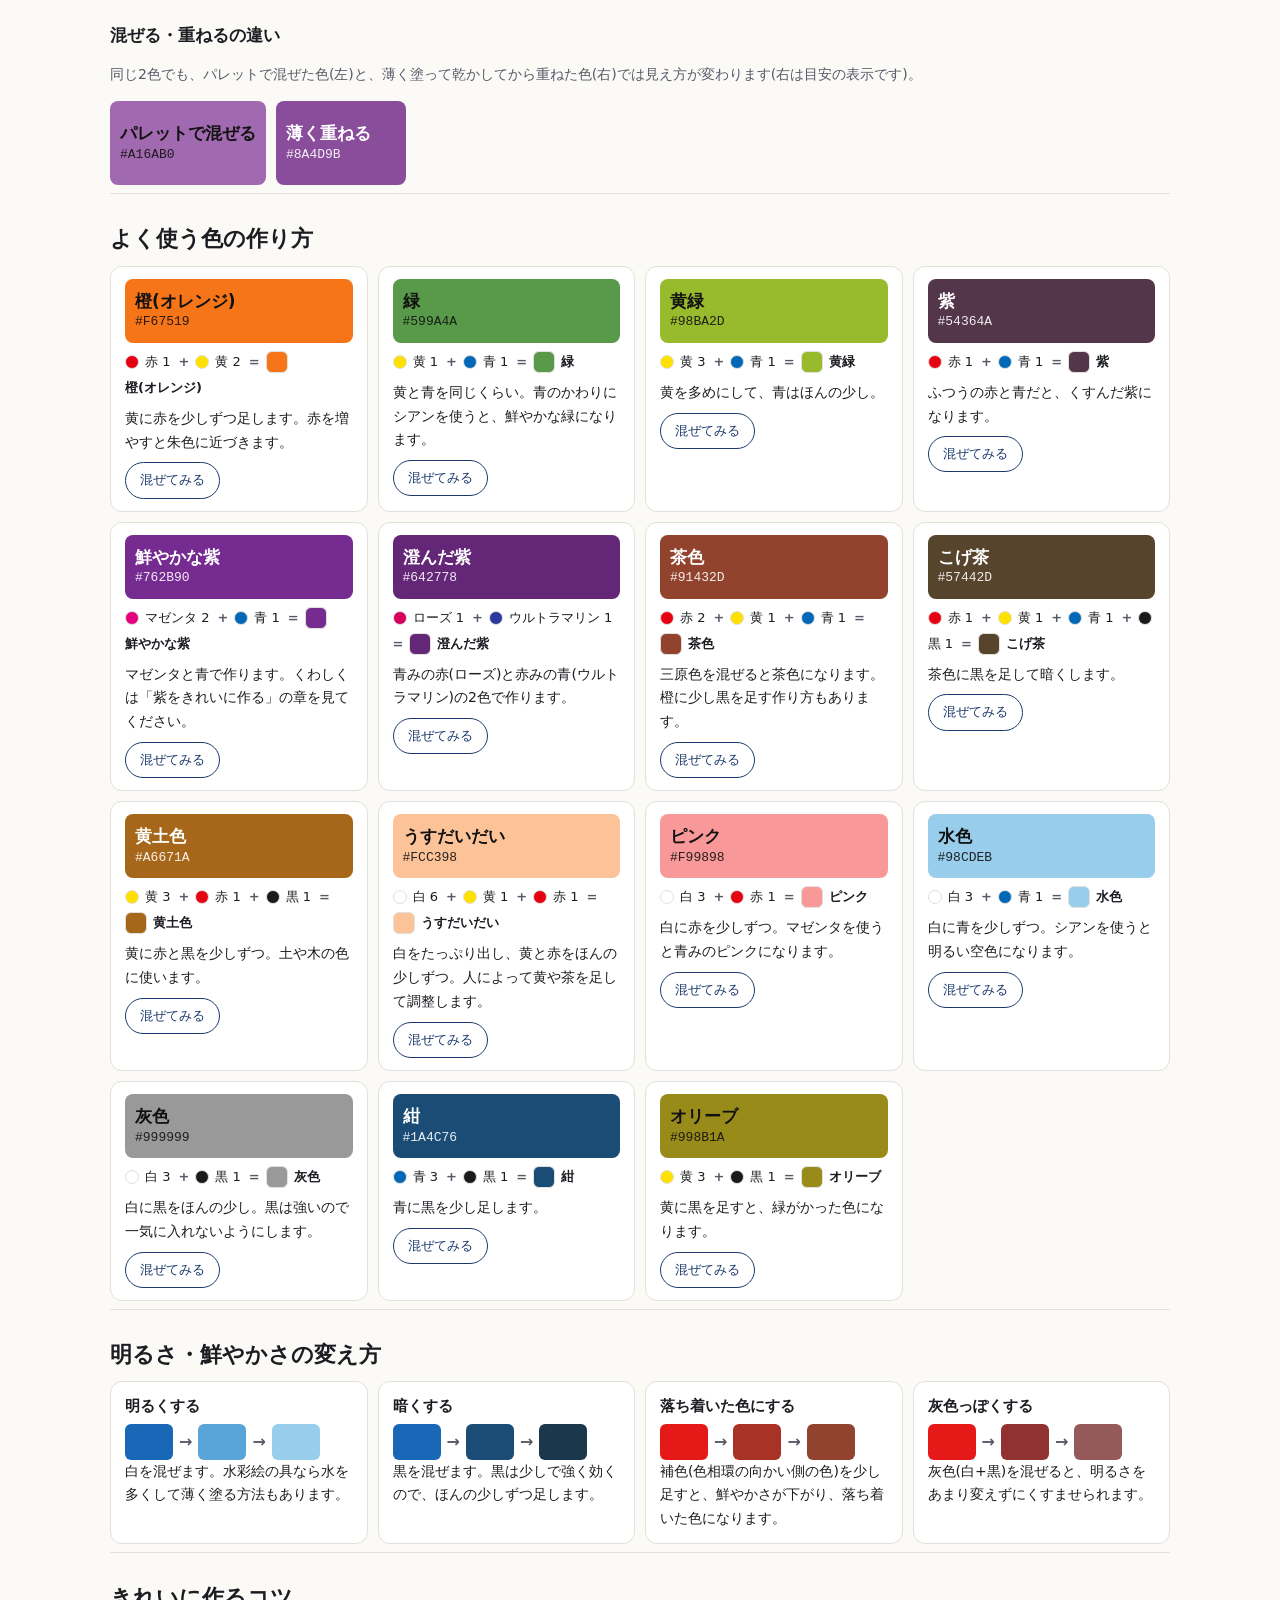
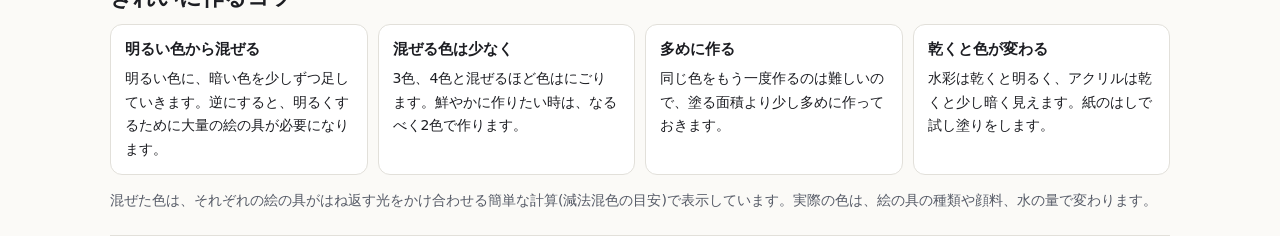
==== commit d87a4074: "混色の基本: 炎色反応の章を追加 Co-Authored-By: Claude Opus 5.5 <noreply@anthropic.com> Claude-Session: https://cla" ====
--- a/public/color-mixing/index.html
+++ b/public/color-mixing/index.html
@@ -20,6 +20,7 @@
       <a href="#light">光の吸いこみ</a>
       <a href="#mixer">混ぜてみる</a>
       <a href="#lightmix">光を重ねてみる</a>
+      <a href="#flame">炎色反応</a>
       <a href="#purple">紫をきれいに作る</a>
       <a href="#recipes">よく使う色の作り方</a>
       <a href="#adjust">明るさ・鮮やかさ</a>
@@ -73,6 +74,22 @@
         <p id="lmNote" class="note"></p>
       </section>
 
+      <section id="flame" class="sec" hidden>
+        <h2>炎色反応</h2>
+        <p id="flIntro"></p>
+        <div class="fl-view">
+          <div id="flBig" class="fl-big"></div>
+          <div id="flInfo" class="fl-info"></div>
+        </div>
+        <p class="fl-hint">金属を選ぶと、炎の色が変わります。</p>
+        <div id="flList" class="fl-list"></div>
+        <div class="cards fl-cards">
+          <div id="flMemo" class="card"></div>
+          <div id="flFire" class="card"></div>
+        </div>
+        <p id="flNote" class="note"></p>
+      </section>
+
       <section id="purple" class="sec" hidden>
         <h2>紫をきれいに作る</h2>
         <p id="purpleIntro"></p>
--- a/public/color-mixing/css/style.css
+++ b/public/color-mixing/css/style.css
@@ -493,3 +493,79 @@
   color: var(--sub);
   font-size: 11px;
 }
+
+/* 炎色反応 */
+.fl-view {
+  display: flex;
+  align-items: center;
+  gap: 20px;
+  padding: 16px;
+  border-radius: 14px;
+  background: #14161c;
+  color: #f2f2f2;
+}
+.fl-big {
+  flex: none;
+}
+.fl-big svg {
+  display: block;
+  filter: drop-shadow(0 0 14px rgba(255, 255, 255, 0.25));
+}
+.fl-info h3 {
+  margin: 2px 0 4px;
+}
+.fl-info p {
+  margin: 4px 0;
+}
+.fl-info code {
+  font-size: 12px;
+  opacity: 0.8;
+}
+.fl-sym {
+  font-size: 28px;
+}
+.fl-col {
+  font-weight: 700;
+}
+.fl-hint {
+  color: var(--sub);
+  font-size: 13px;
+}
+.fl-list {
+  display: grid;
+  grid-template-columns: repeat(auto-fill, minmax(100px, 1fr));
+  gap: 6px;
+  margin-bottom: 14px;
+}
+.fl-btn {
+  display: grid;
+  justify-items: center;
+  gap: 2px;
+  padding: 8px 4px;
+  border: 1px solid var(--line);
+  border-radius: 10px;
+  background: #14161c;
+  color: #f2f2f2;
+  font: inherit;
+  font-size: 13px;
+  cursor: pointer;
+}
+.fl-btn small {
+  font-size: 11px;
+  opacity: 0.8;
+}
+.fl-btn[aria-pressed='true'] {
+  outline: 3px solid var(--accent);
+  outline-offset: 1px;
+}
+.fl-eq {
+  display: flex;
+  align-items: center;
+  flex-wrap: wrap;
+  gap: 6px;
+  margin: 8px 0;
+}
+.fl-memo {
+  font-size: 17px;
+  font-weight: 700;
+}
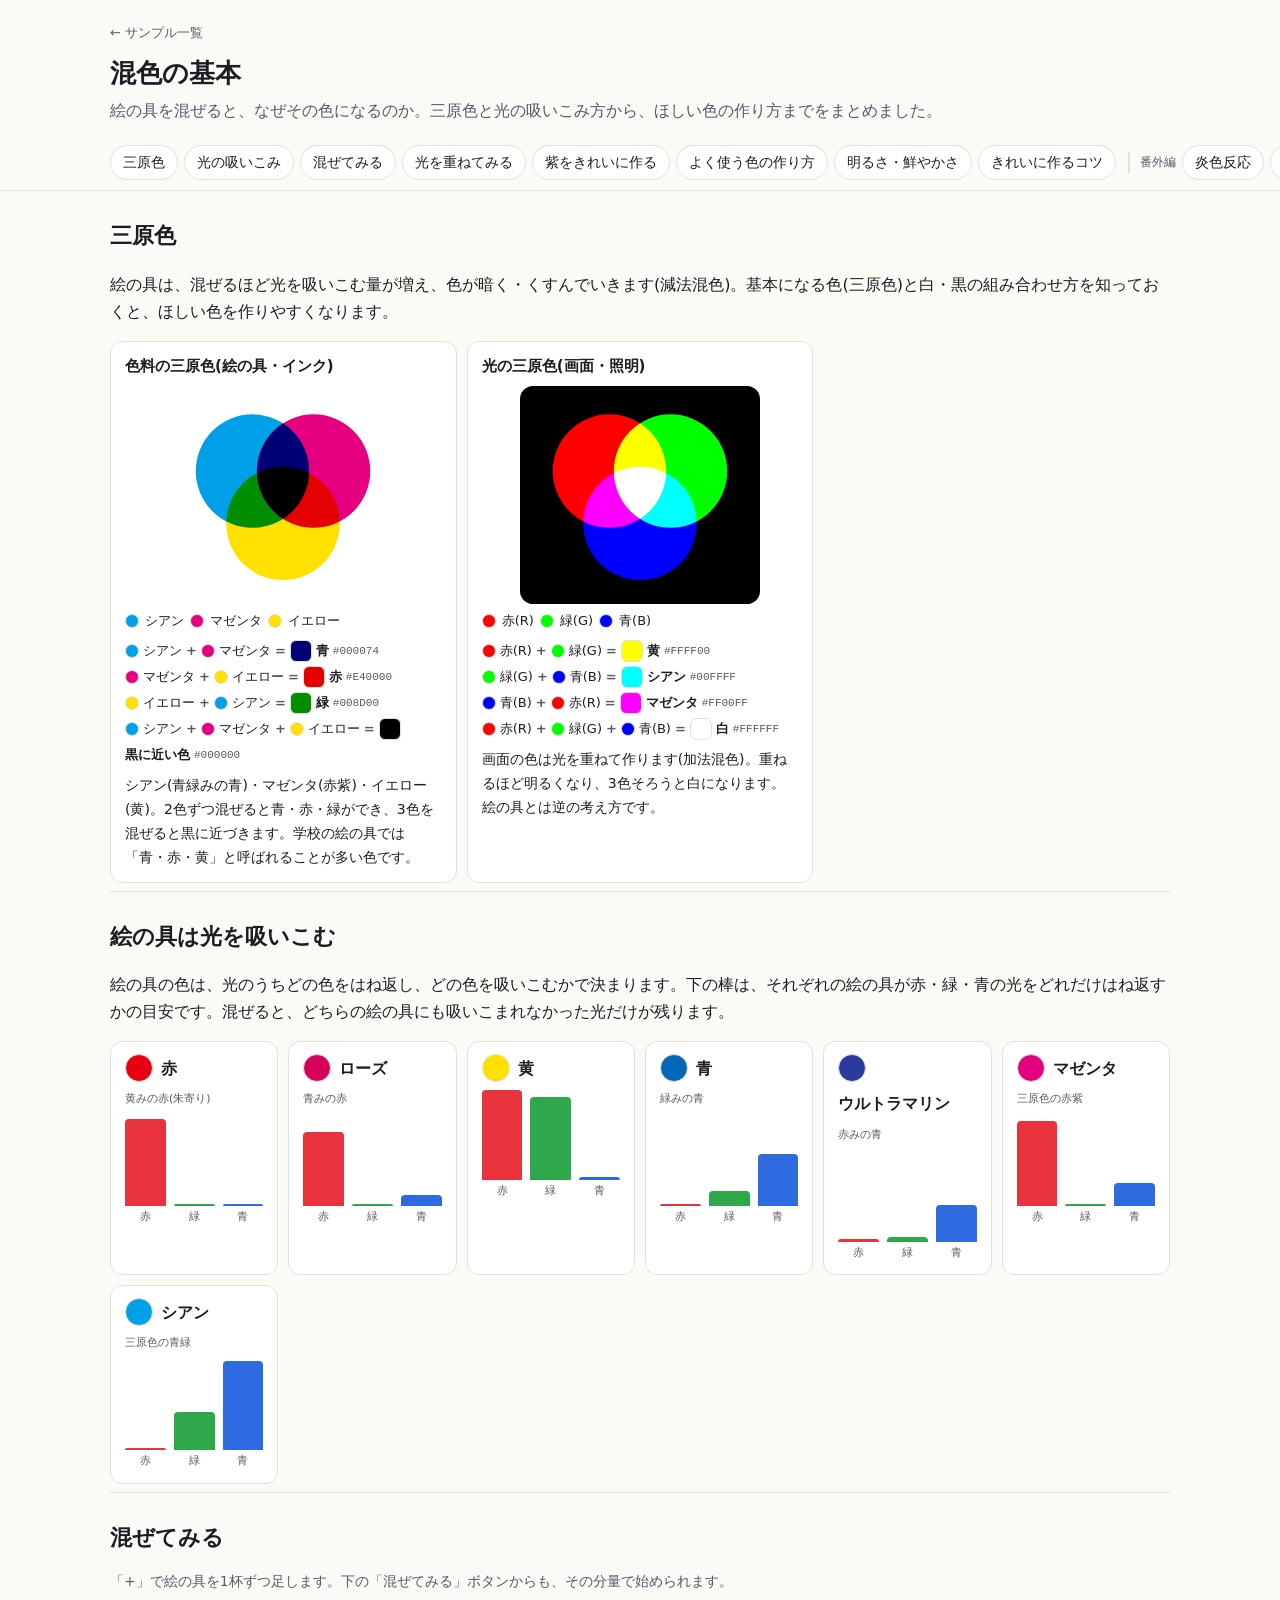
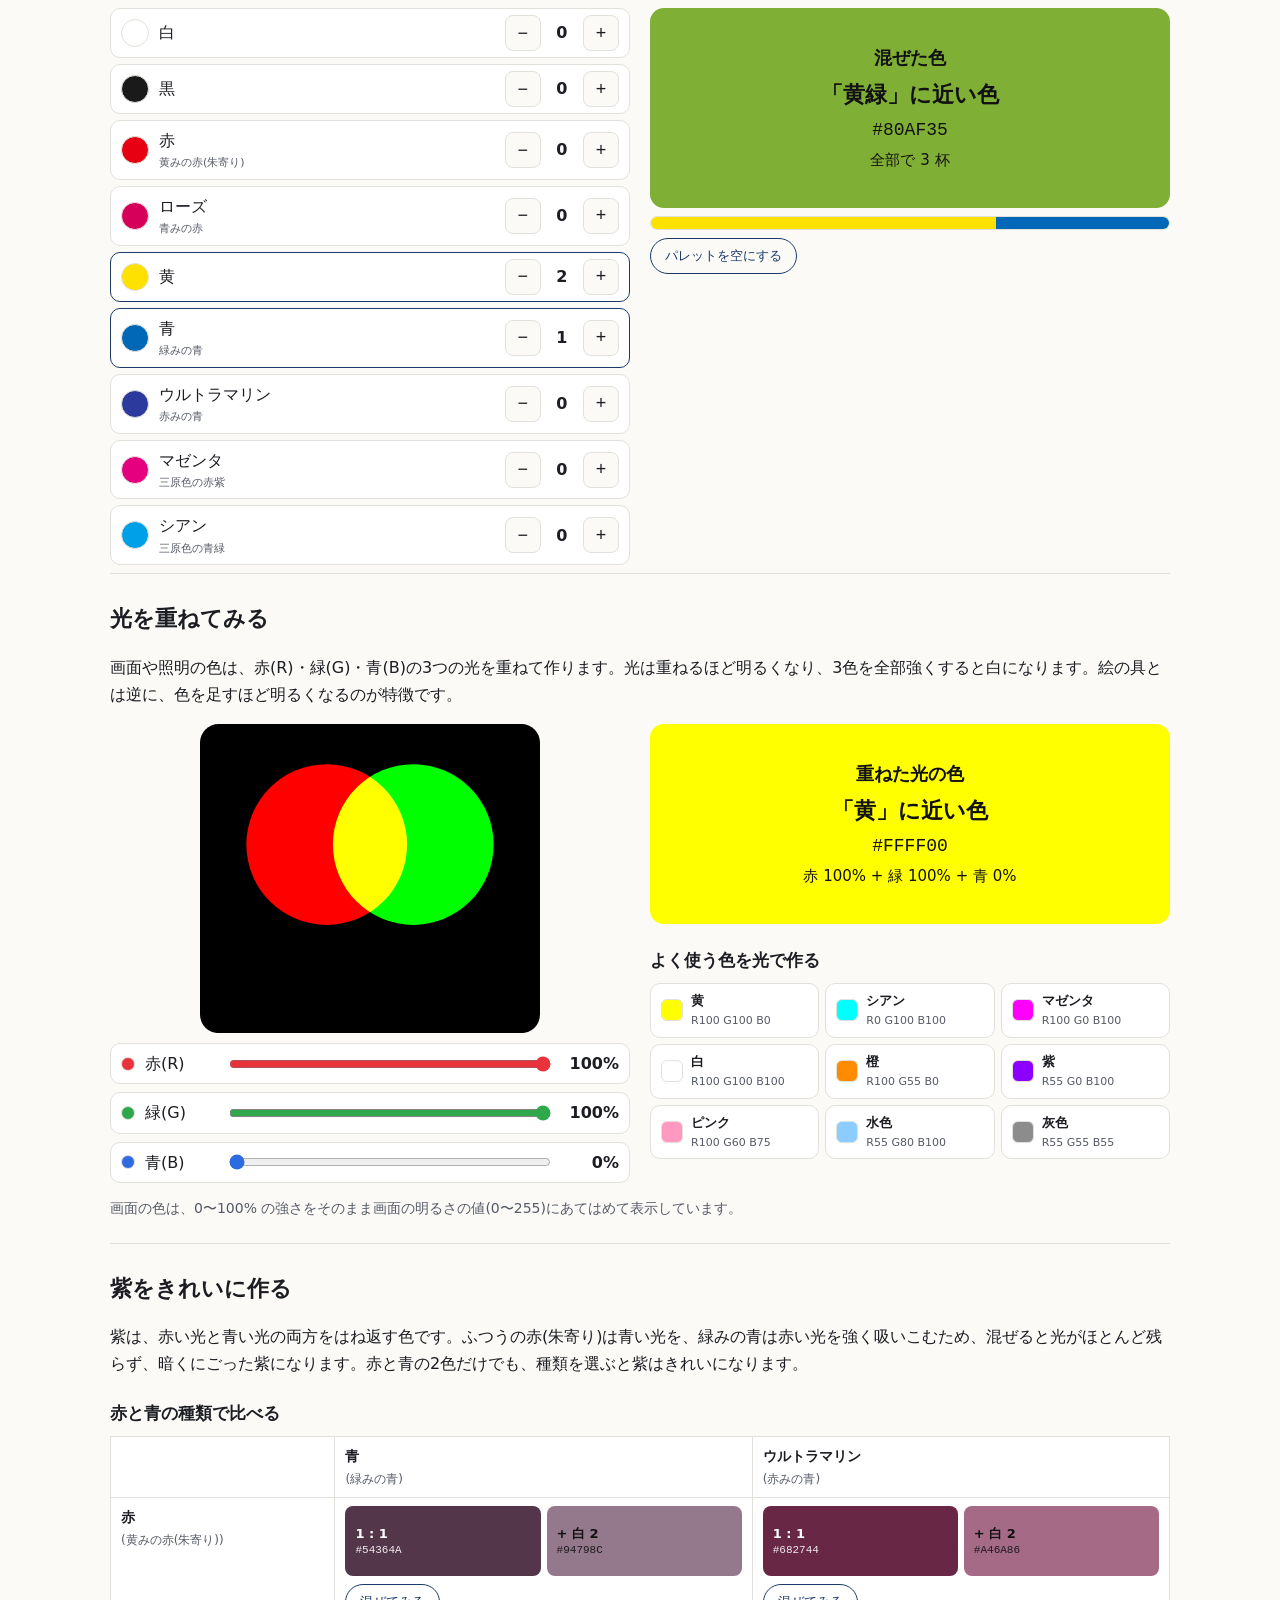
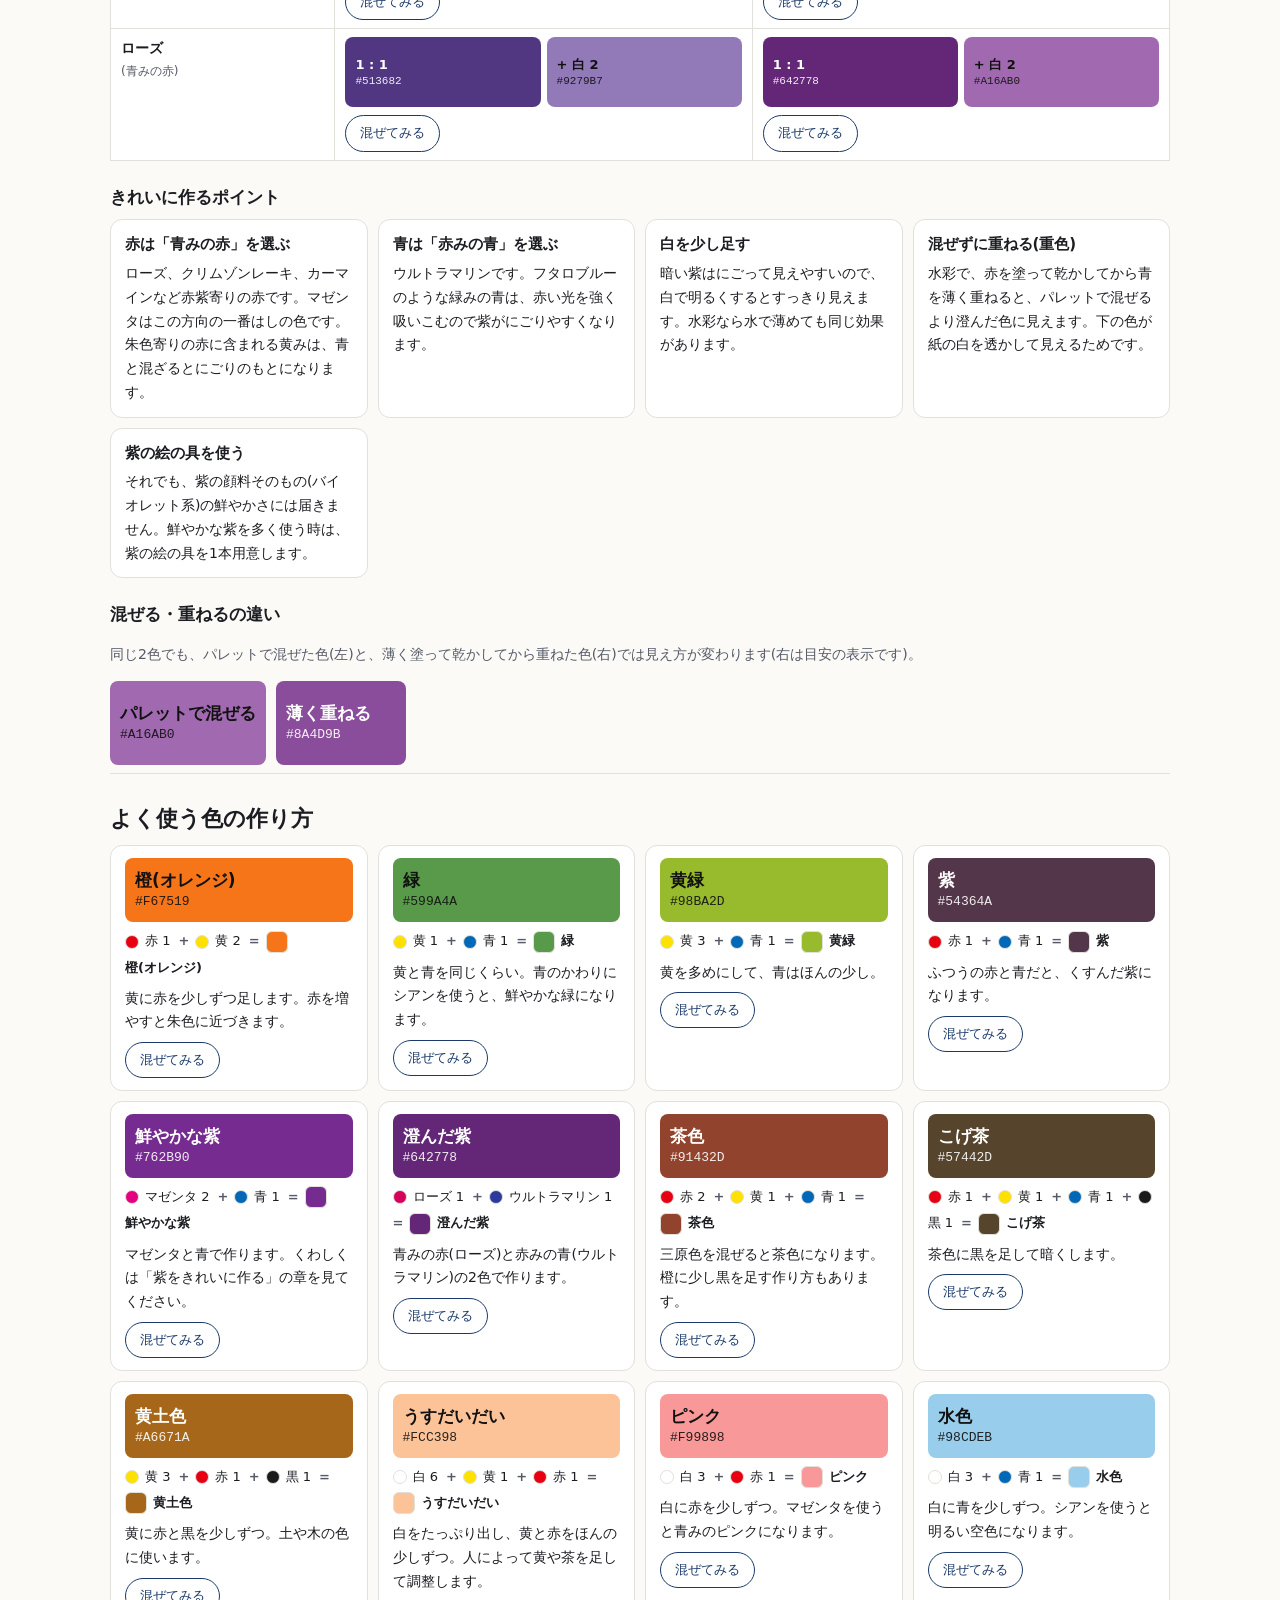
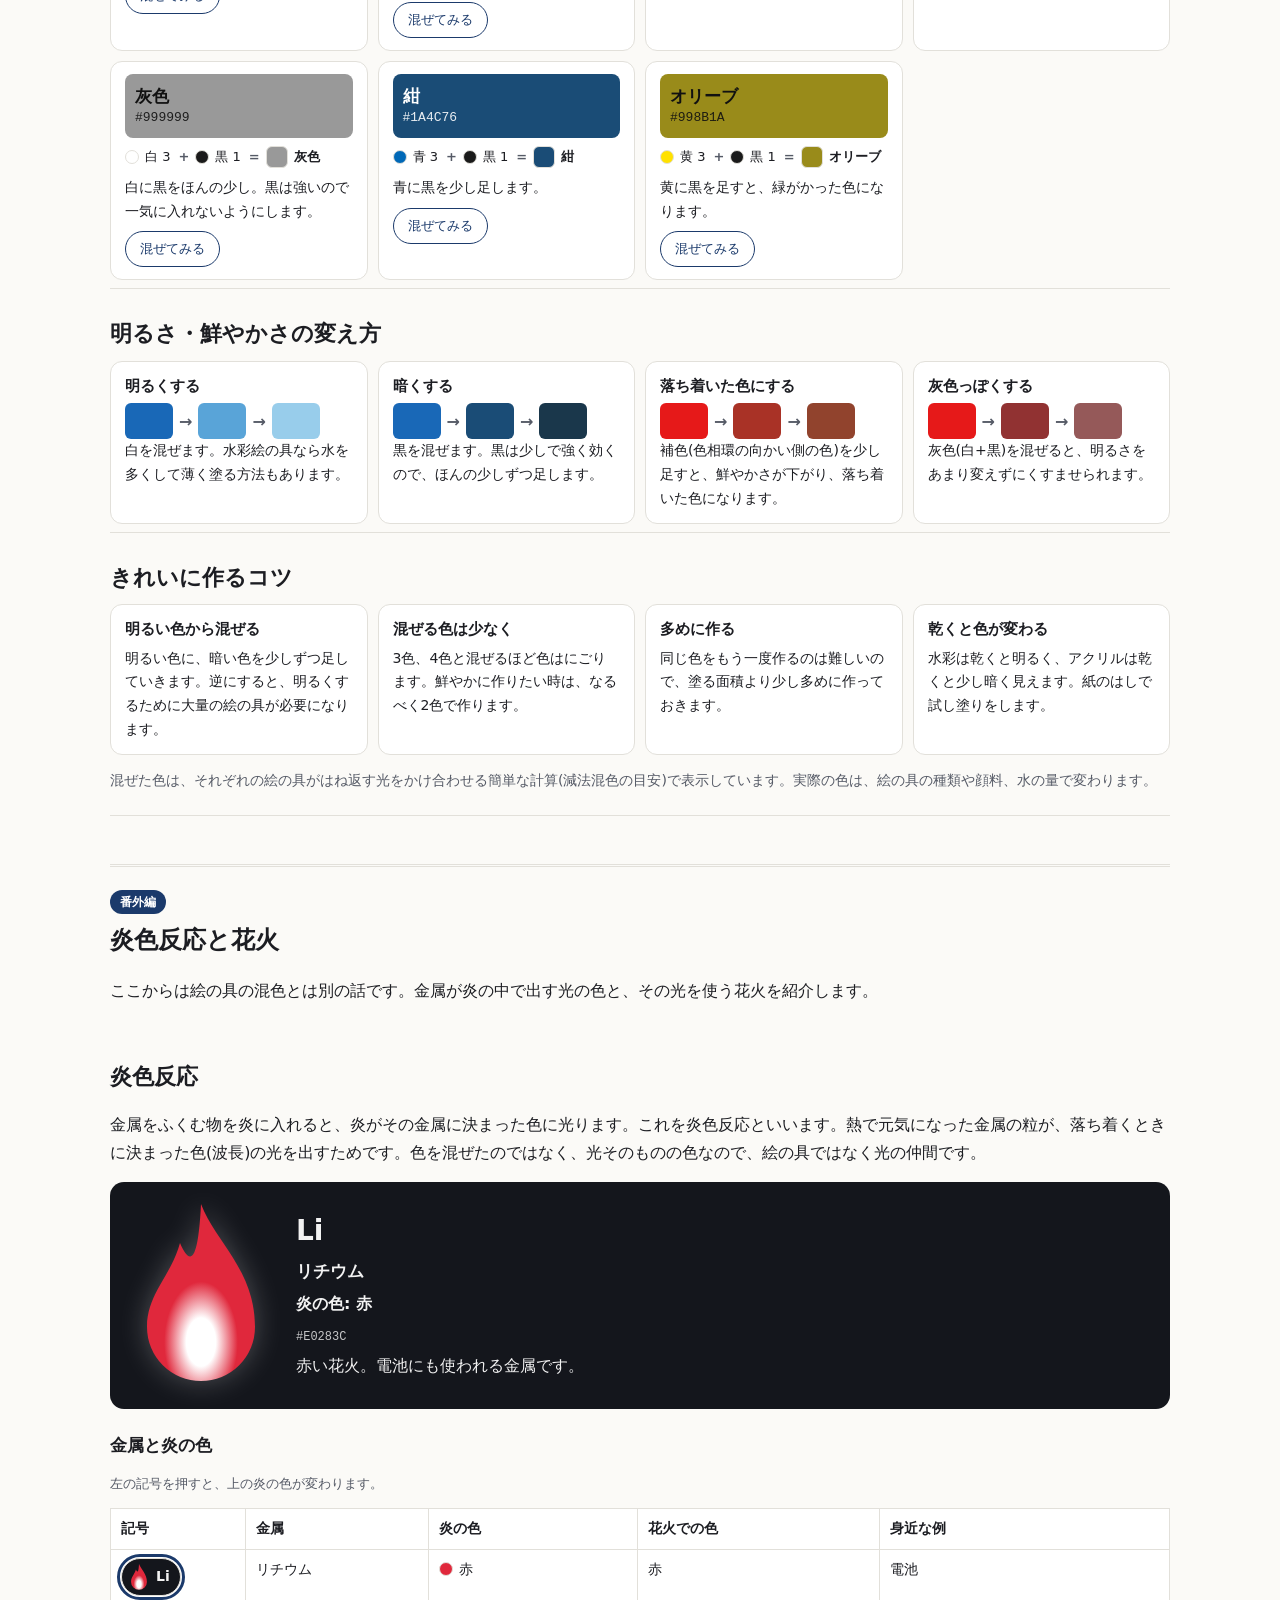
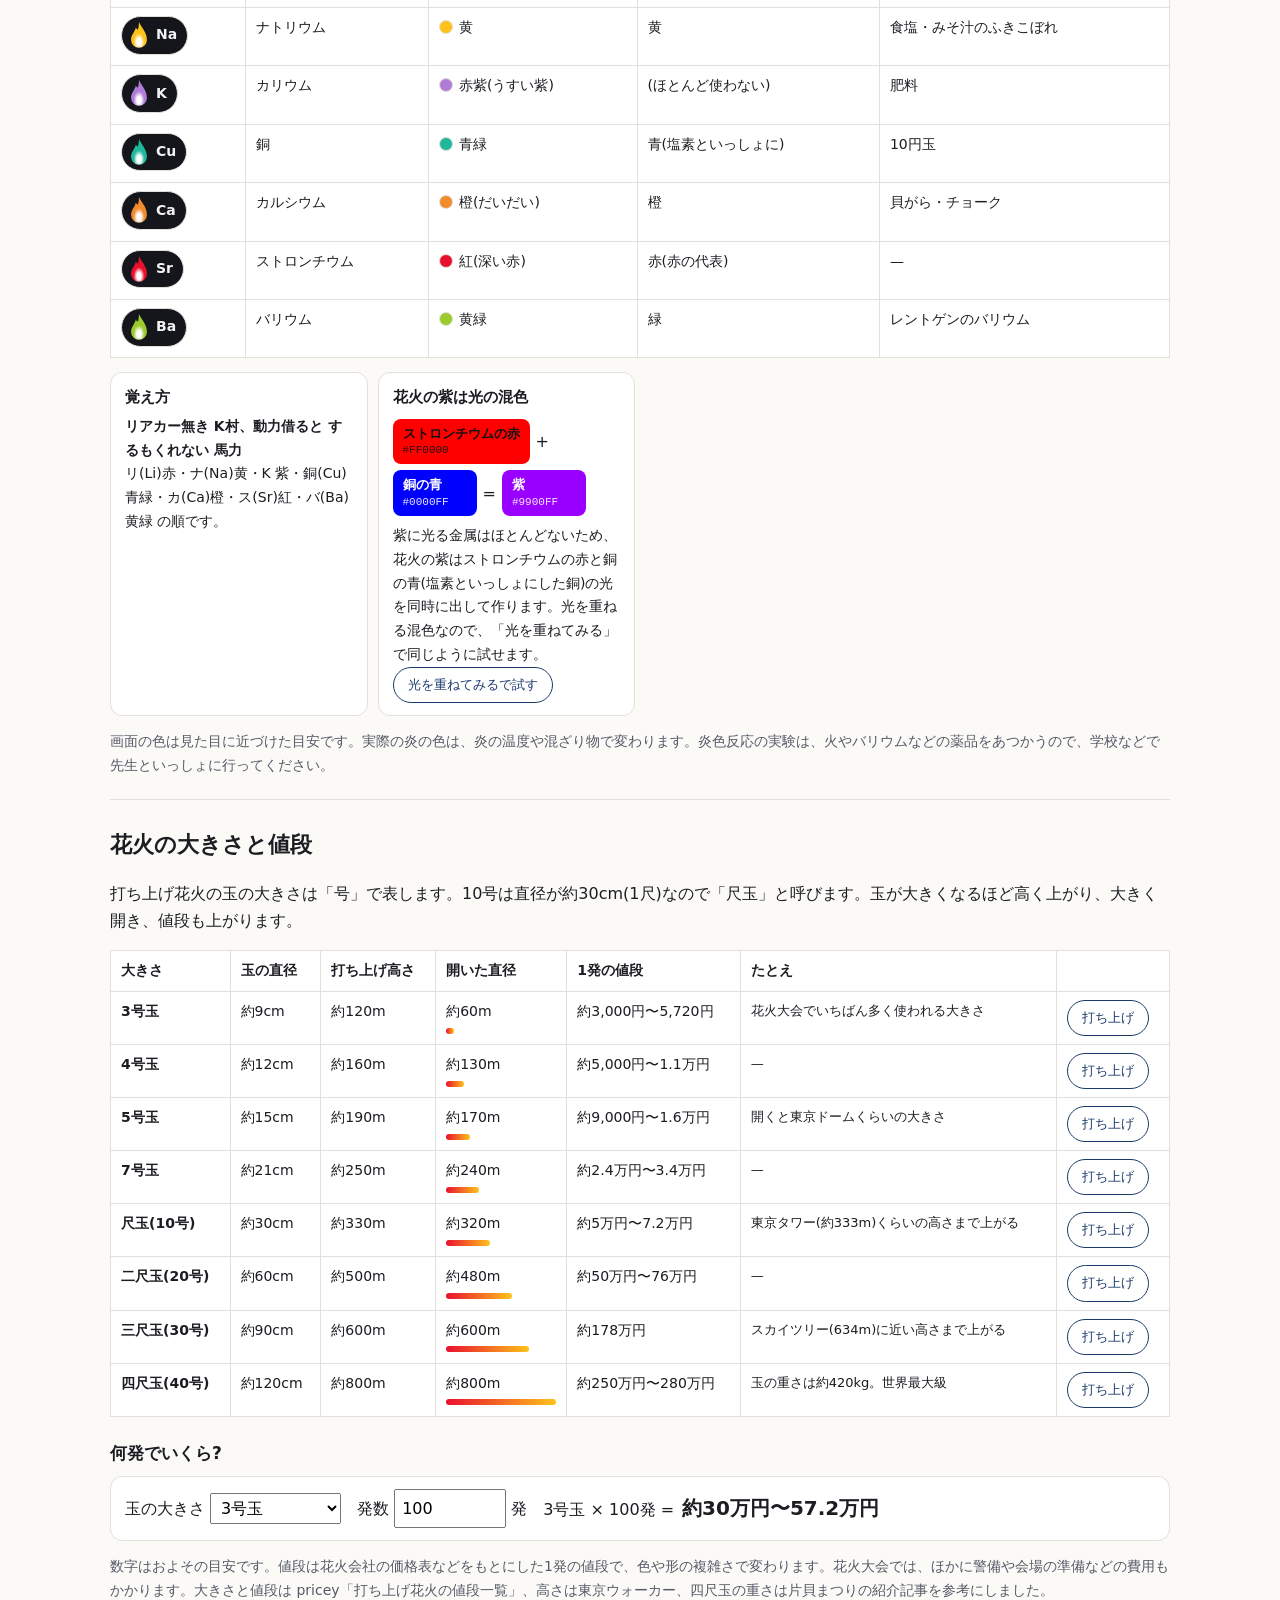
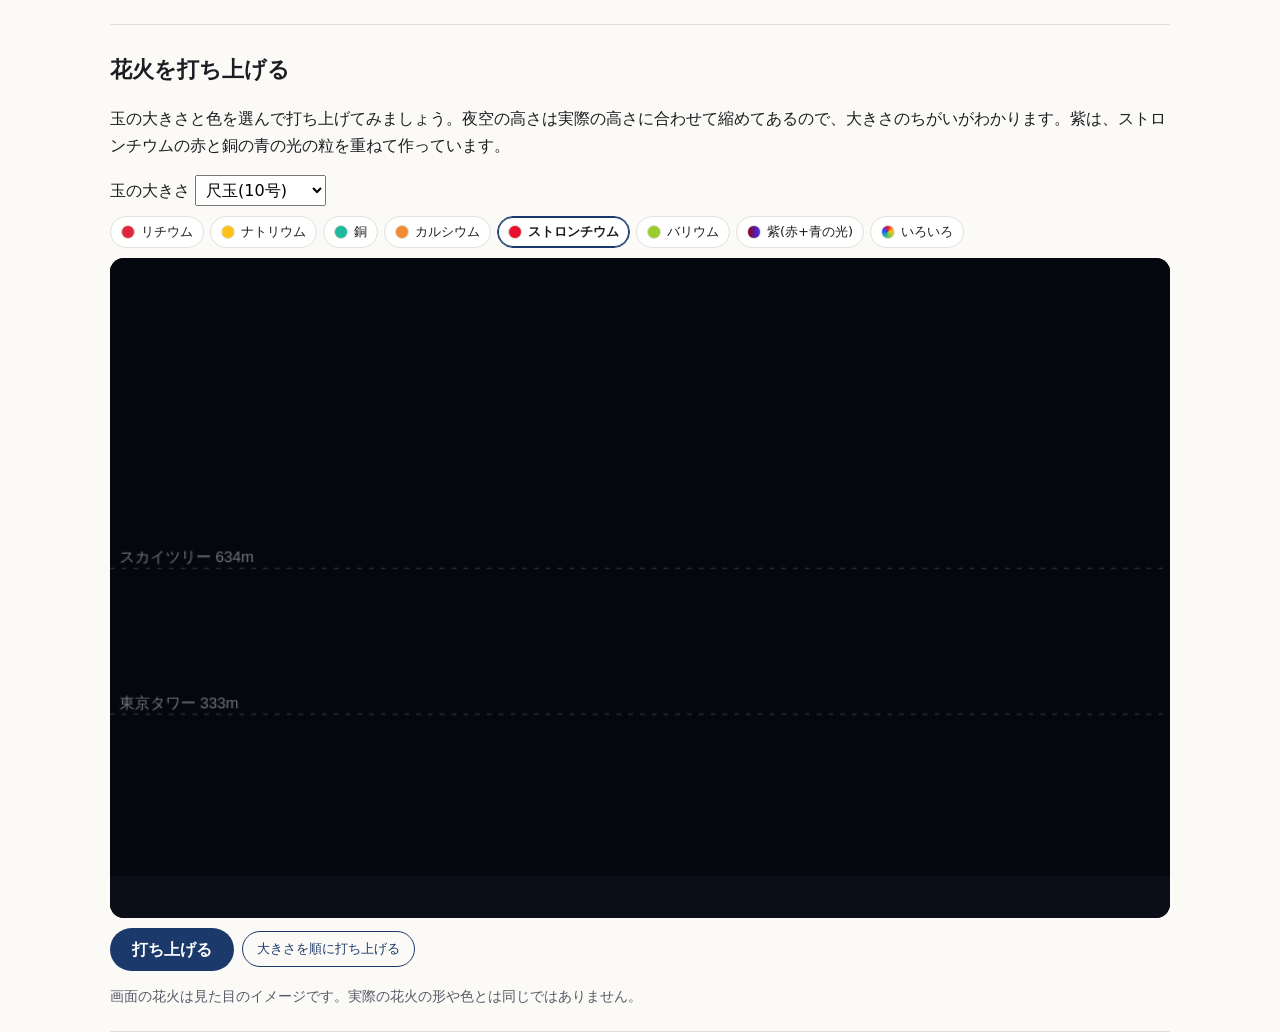
==== commit a0af27df: "混色の基本: 番外編として炎色反応と花火を区切り、花火の大きさ・値段の表とCanvasの打ち上げ花火を追加 Co-Authored-By: Claude Opus 5.5 <noreply@anthr" ====
--- a/public/color-mixing/index.html
+++ b/public/color-mixing/index.html
@@ -20,11 +20,14 @@
       <a href="#light">光の吸いこみ</a>
       <a href="#mixer">混ぜてみる</a>
       <a href="#lightmix">光を重ねてみる</a>
-      <a href="#flame">炎色反応</a>
       <a href="#purple">紫をきれいに作る</a>
       <a href="#recipes">よく使う色の作り方</a>
       <a href="#adjust">明るさ・鮮やかさ</a>
       <a href="#tips">きれいに作るコツ</a>
+      <span class="toc-sep">番外編</span>
+      <a href="#flame">炎色反応</a>
+      <a href="#hanabi">花火の大きさと値段</a>
+      <a href="#launch">花火を打ち上げる</a>
     </nav>
 
     <main class="main">
@@ -74,22 +77,6 @@
         <p id="lmNote" class="note"></p>
       </section>
 
-      <section id="flame" class="sec" hidden>
-        <h2>炎色反応</h2>
-        <p id="flIntro"></p>
-        <div class="fl-view">
-          <div id="flBig" class="fl-big"></div>
-          <div id="flInfo" class="fl-info"></div>
-        </div>
-        <p class="fl-hint">金属を選ぶと、炎の色が変わります。</p>
-        <div id="flList" class="fl-list"></div>
-        <div class="cards fl-cards">
-          <div id="flMemo" class="card"></div>
-          <div id="flFire" class="card"></div>
-        </div>
-        <p id="flNote" class="note"></p>
-      </section>
-
       <section id="purple" class="sec" hidden>
         <h2>紫をきれいに作る</h2>
         <p id="purpleIntro"></p>
@@ -119,9 +106,78 @@
         <div id="paintTips" class="cards"></div>
         <p id="paintNote" class="note"></p>
       </section>
+      <hr class="part-hr" />
+      <div class="part-head">
+        <span class="part-label">番外編</span>
+        <h2>炎色反応と花火</h2>
+        <p>
+          ここからは絵の具の混色とは別の話です。金属が炎の中で出す光の色と、その光を使う花火を紹介します。
+        </p>
+      </div>
+
+      <section id="flame" class="sec" hidden>
+        <h2>炎色反応</h2>
+        <p id="flIntro"></p>
+        <div class="fl-view">
+          <div id="flBig" class="fl-big"></div>
+          <div id="flInfo" class="fl-info"></div>
+        </div>
+        <h3>金属と炎の色</h3>
+        <p class="fl-hint">左の記号を押すと、上の炎の色が変わります。</p>
+        <div class="table-wrap">
+          <table id="flTable" class="fl-table"></table>
+        </div>
+        <div class="cards fl-cards">
+          <div id="flMemo" class="card"></div>
+          <div id="flFire" class="card"></div>
+        </div>
+        <p id="flNote" class="note"></p>
+      </section>
+
+      <section id="hanabi" class="sec" hidden>
+        <h2>花火の大きさと値段</h2>
+        <p id="hbIntro"></p>
+        <div class="table-wrap">
+          <table id="hbTable" class="hb-table"></table>
+        </div>
+        <h3>何発でいくら?</h3>
+        <div class="hb-calc">
+          <label
+            >玉の大きさ
+            <select id="hbSize"></select
+          ></label>
+          <label
+            >発数
+            <input id="hbCount" type="number" min="1" max="100000" value="10" inputmode="numeric" /> 発</label
+          >
+          <output id="hbTotal" class="hb-total"></output>
+        </div>
+        <p id="hbNote" class="note"></p>
+      </section>
+
+      <section id="launch" class="sec" hidden>
+        <h2>花火を打ち上げる</h2>
+        <p id="lnIntro"></p>
+        <div class="ln-ctrl">
+          <label
+            >玉の大きさ
+            <select id="lnSize"></select
+          ></label>
+          <div id="lnColors" class="ln-colors" role="group" aria-label="花火の色"></div>
+        </div>
+        <div class="ln-stage">
+          <canvas id="lnCanvas" width="900" height="560" aria-label="花火を打ち上げる夜空"></canvas>
+        </div>
+        <div class="ln-btns">
+          <button id="lnGo" type="button" class="ln-go">打ち上げる</button>
+          <button id="lnAll" type="button" class="p-try">大きさを順に打ち上げる</button>
+        </div>
+        <p id="lnNote" class="note"></p>
+      </section>
     </main>
 
     <script src="js/mix.js"></script>
+    <script src="js/hanabi.js"></script>
     <script src="js/app.js"></script>
   </body>
 </html>
--- a/public/color-mixing/css/style.css
+++ b/public/color-mixing/css/style.css
@@ -531,33 +531,29 @@
   color: var(--sub);
   font-size: 13px;
 }
-.fl-list {
-  display: grid;
-  grid-template-columns: repeat(auto-fill, minmax(100px, 1fr));
-  gap: 6px;
-  margin-bottom: 14px;
-}
 .fl-btn {
-  display: grid;
-  justify-items: center;
-  gap: 2px;
-  padding: 8px 4px;
-  border: 1px solid var(--line);
-  border-radius: 10px;
+  display: inline-flex;
+  align-items: center;
+  gap: 6px;
+  padding: 4px 10px 4px 6px;
+  border: 1px solid var(--line);
+  border-radius: 999px;
   background: #14161c;
   color: #f2f2f2;
   font: inherit;
-  font-size: 13px;
   cursor: pointer;
-}
-.fl-btn small {
-  font-size: 11px;
-  opacity: 0.8;
 }
 .fl-btn[aria-pressed='true'] {
   outline: 3px solid var(--accent);
   outline-offset: 1px;
 }
+.fl-colcell .p-dot {
+  vertical-align: -2px;
+  margin-right: 6px;
+}
+.fl-cards {
+  margin-top: 14px;
+}
 .fl-eq {
   display: flex;
   align-items: center;
@@ -569,3 +565,152 @@
   font-size: 17px;
   font-weight: 700;
 }
+
+/* 番外編の区切り */
+.toc-sep {
+  flex: none;
+  align-self: center;
+  margin-left: 6px;
+  padding-left: 10px;
+  border-left: 2px solid var(--line);
+  color: var(--sub);
+  font-size: 12px;
+}
+.part-hr {
+  margin: 48px 0 0;
+  border: 0;
+  border-top: 3px double var(--line);
+}
+.part-head {
+  margin: 0 0 8px;
+  padding: 20px 0 4px;
+}
+.part-head h2 {
+  margin: 6px 0;
+}
+.part-label {
+  display: inline-block;
+  padding: 2px 10px;
+  border-radius: 999px;
+  background: var(--accent);
+  color: var(--accent-fg);
+  font-size: 12px;
+  font-weight: 700;
+}
+
+/* 花火の大きさと値段 */
+.hb-table td.num {
+  white-space: nowrap;
+}
+.hb-table th {
+  white-space: nowrap;
+}
+.hb-open {
+  min-width: 120px;
+  white-space: nowrap;
+}
+.hb-bar {
+  display: block;
+  height: 6px;
+  margin-top: 4px;
+  border-radius: 3px;
+  background: linear-gradient(90deg, #e8102e, #ffc21a);
+}
+.hb-like {
+  font-size: 13px;
+  min-width: 12em;
+}
+.hb-go {
+  white-space: nowrap;
+}
+.hb-calc {
+  display: flex;
+  flex-wrap: wrap;
+  align-items: center;
+  gap: 10px 16px;
+  padding: 12px 14px;
+  border: 1px solid var(--line);
+  border-radius: 12px;
+  background: var(--panel);
+}
+.hb-calc select,
+.hb-calc input {
+  font: inherit;
+  padding: 4px 6px;
+}
+.hb-calc input {
+  width: 7em;
+}
+.hb-total {
+  display: flex;
+  flex-wrap: wrap;
+  gap: 4px 8px;
+  align-items: baseline;
+}
+.hb-total b {
+  font-size: 20px;
+}
+
+/* 花火を打ち上げる */
+.ln-ctrl {
+  display: flex;
+  flex-wrap: wrap;
+  gap: 10px 16px;
+  align-items: center;
+  margin-bottom: 10px;
+}
+.ln-ctrl select {
+  font: inherit;
+  padding: 4px 6px;
+}
+.ln-colors {
+  display: flex;
+  flex-wrap: wrap;
+  gap: 6px;
+}
+.ln-color {
+  display: inline-flex;
+  align-items: center;
+  gap: 6px;
+  padding: 4px 10px;
+  border: 1px solid var(--line);
+  border-radius: 999px;
+  background: var(--panel);
+  color: var(--text);
+  font: inherit;
+  font-size: 13px;
+  cursor: pointer;
+}
+.ln-color[aria-pressed='true'] {
+  border-color: var(--accent);
+  box-shadow: inset 0 0 0 1px var(--accent);
+  font-weight: 700;
+}
+.ln-stage canvas {
+  display: block;
+  width: 100%;
+  height: auto;
+  border-radius: 14px;
+  background: #05070f;
+  cursor: pointer;
+}
+.ln-btns {
+  display: flex;
+  flex-wrap: wrap;
+  gap: 8px;
+  align-items: center;
+  margin-top: 10px;
+}
+.ln-go {
+  padding: 8px 22px;
+  border: 0;
+  border-radius: 999px;
+  background: var(--accent);
+  color: var(--accent-fg);
+  font: inherit;
+  font-weight: 700;
+  cursor: pointer;
+}
+.fl-table th {
+  white-space: nowrap;
+}
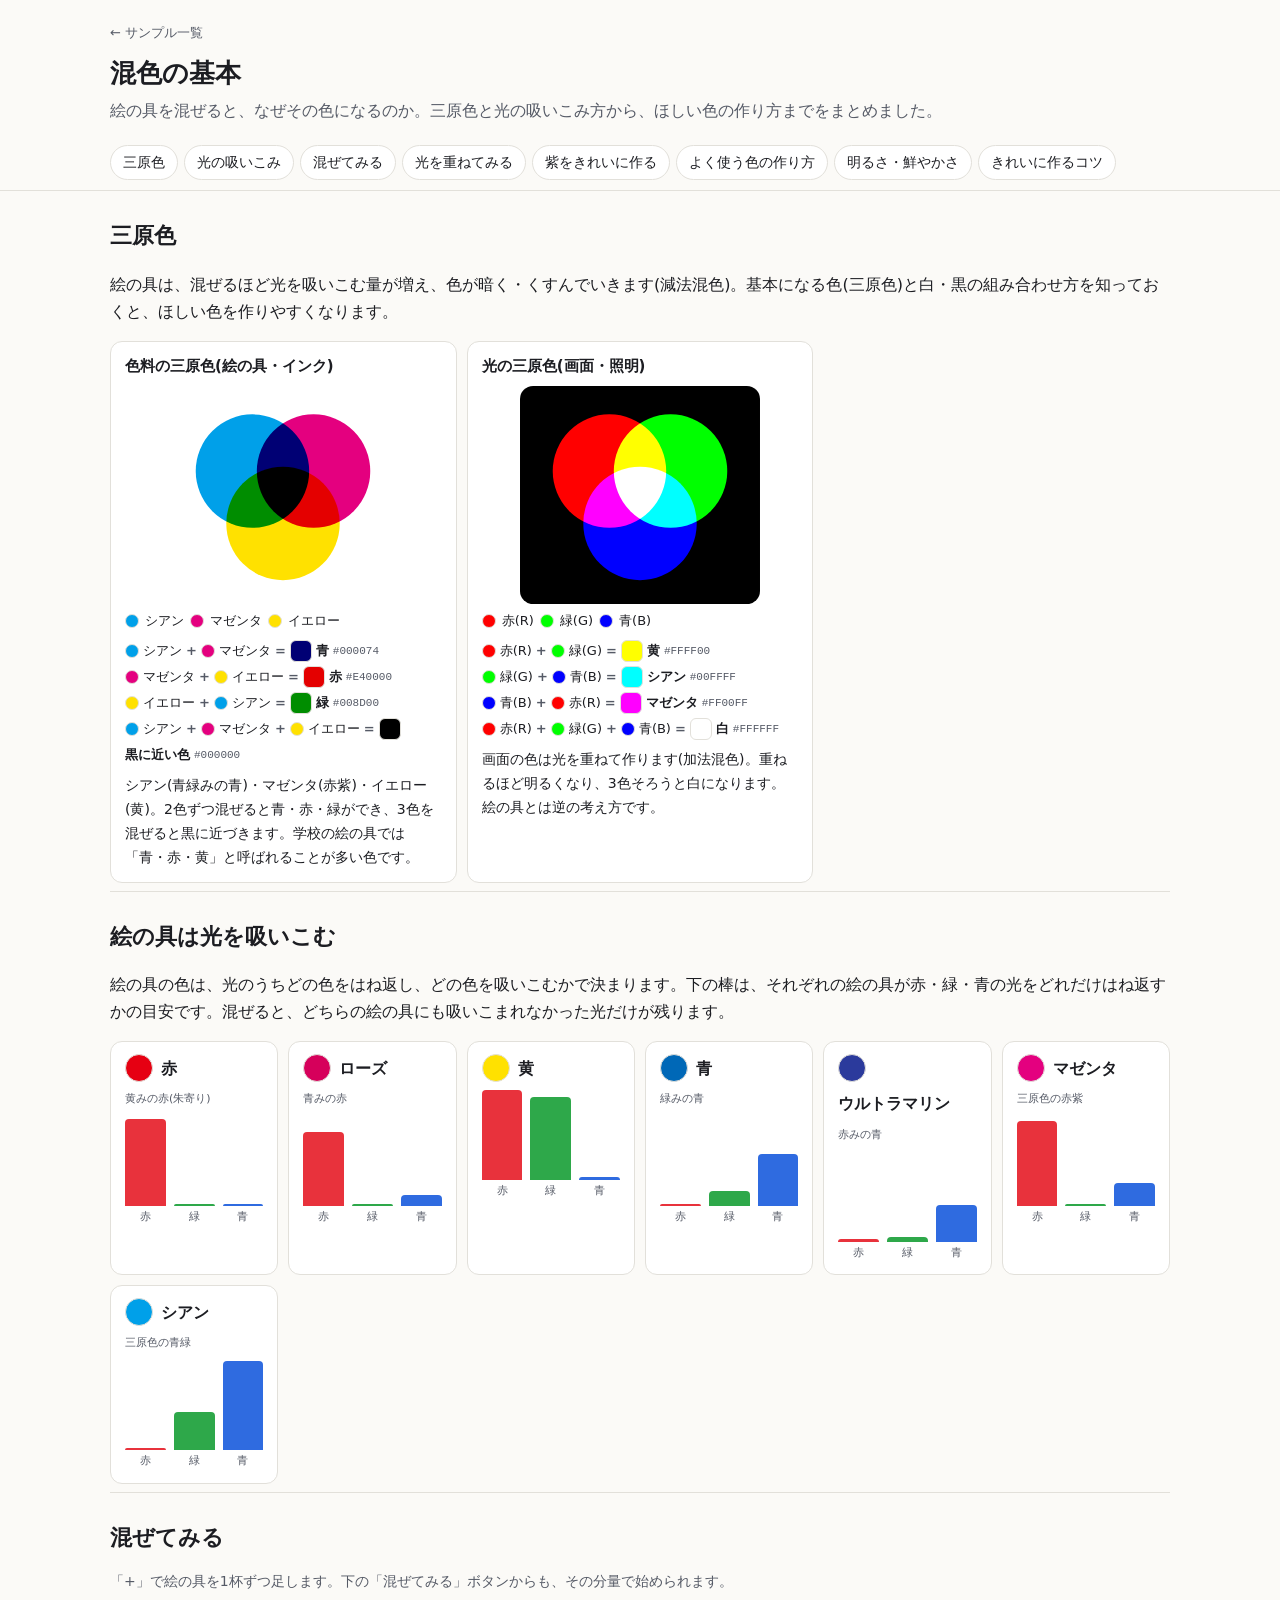
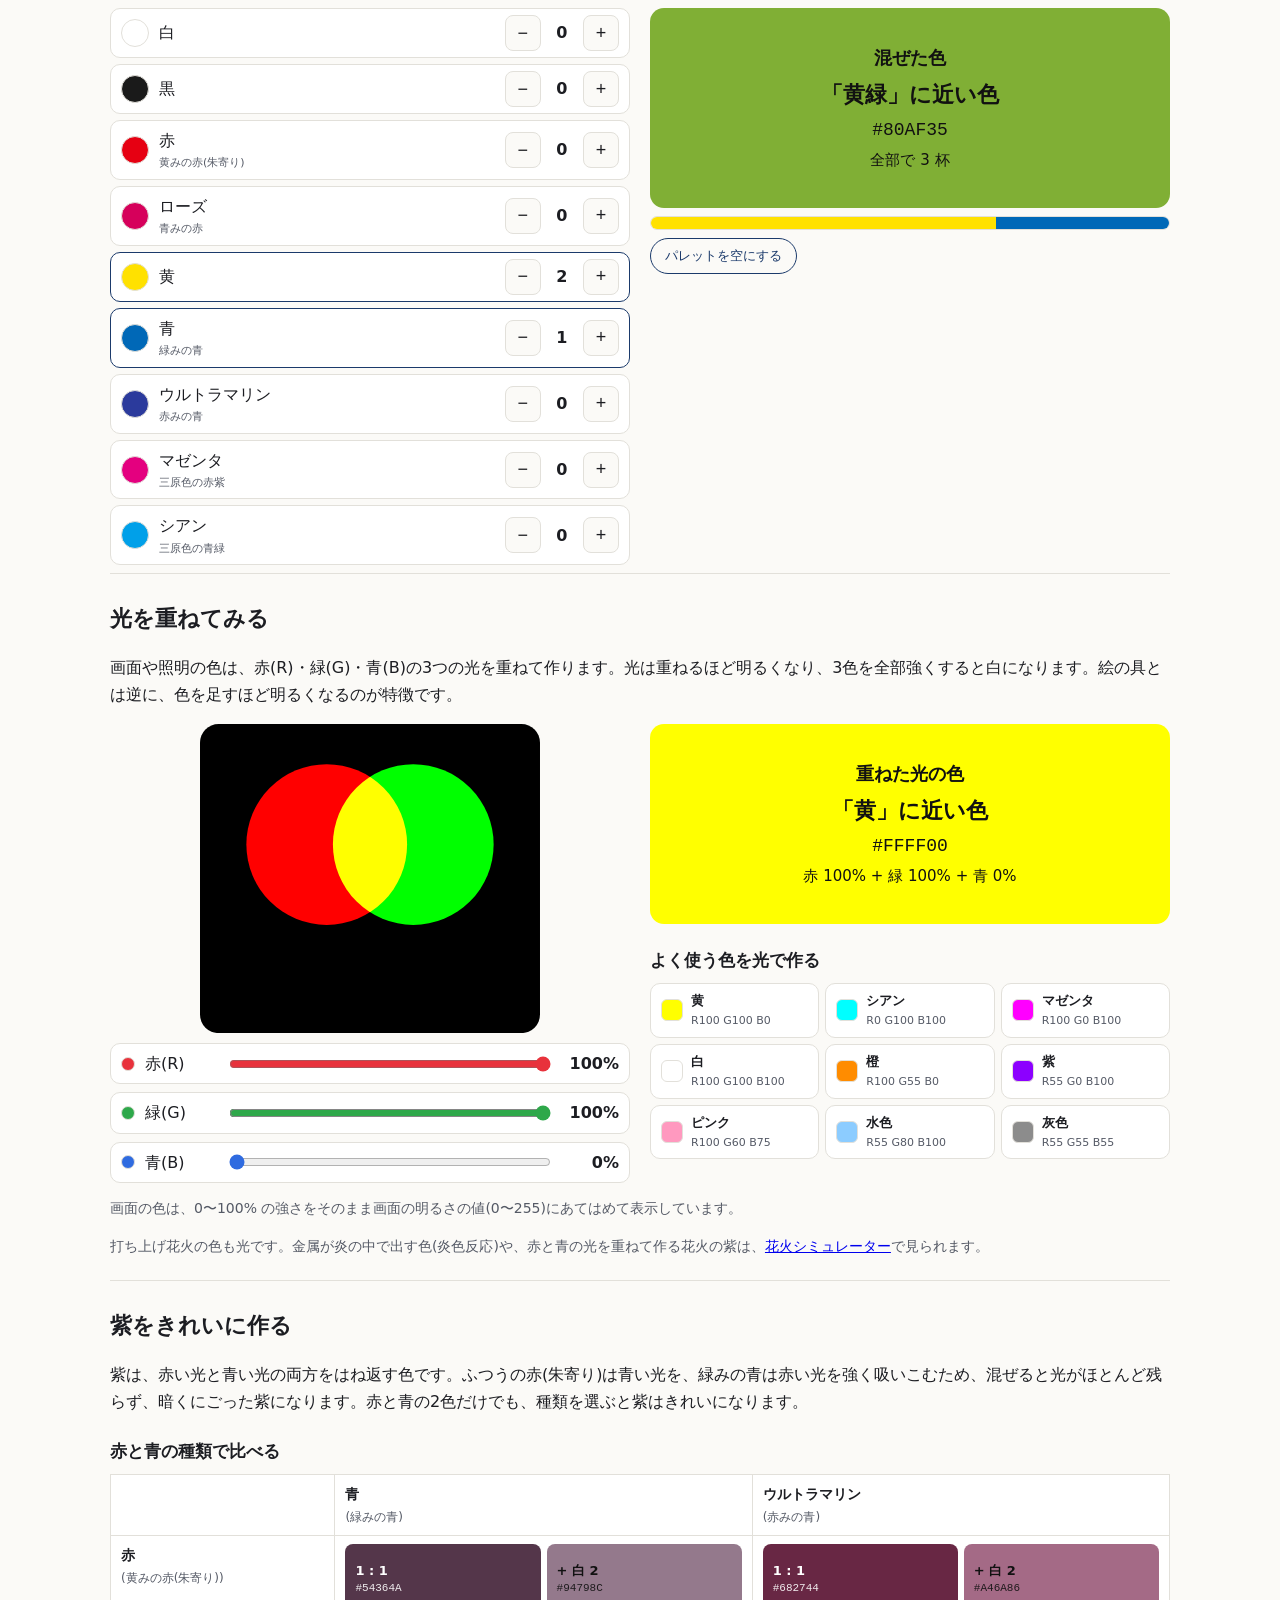
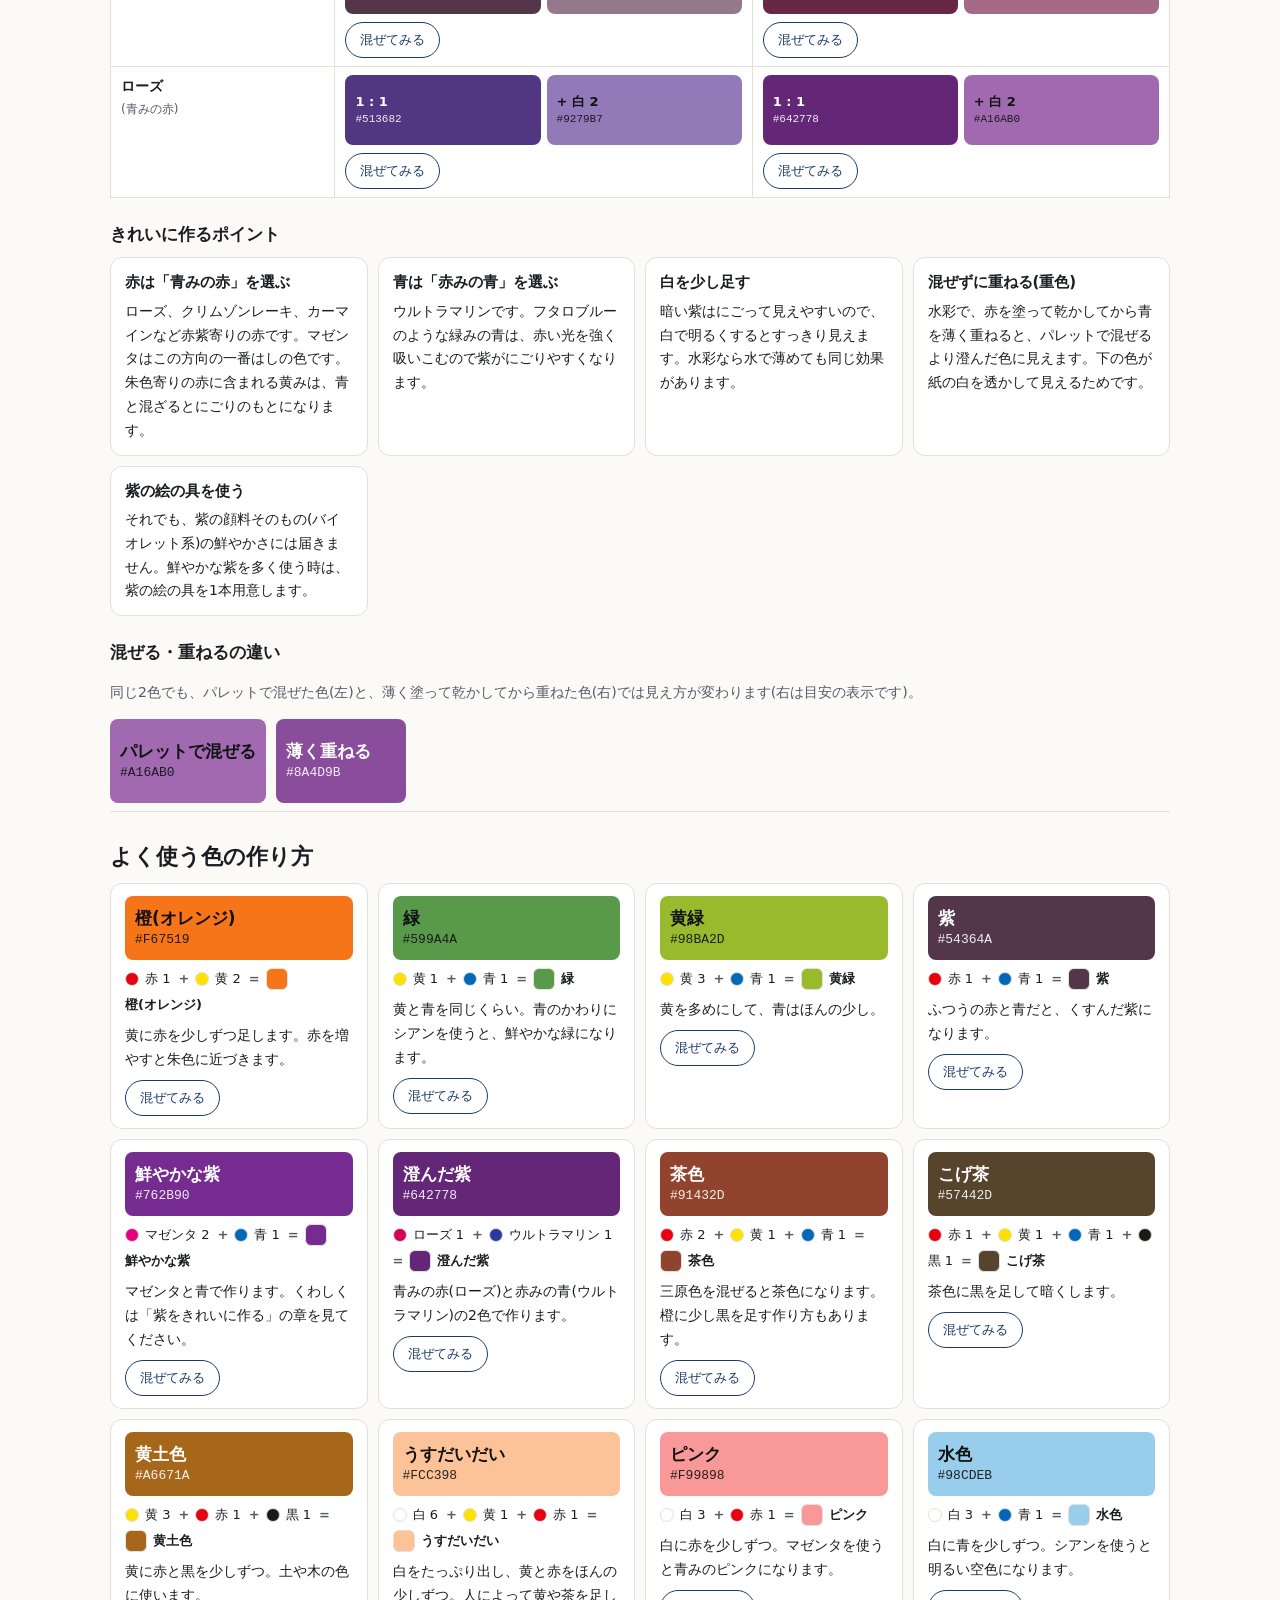
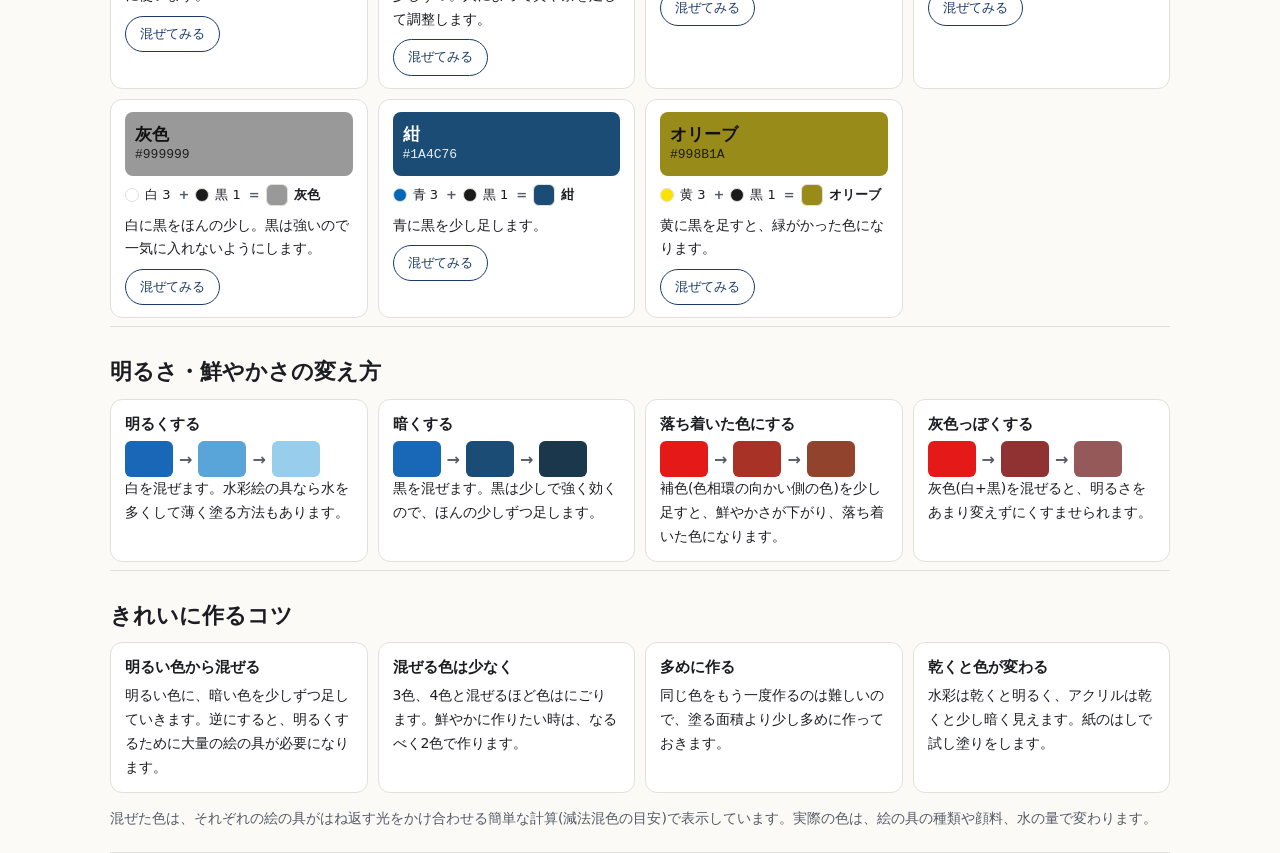
==== commit 72d83abb: "花火シミュレーターを混色の基本から独立(形5種・スターマイン・大きさと値段・炎色反応) Co-Authored-By: Claude Opus 5.5 <noreply@anthropic.com> " ====
--- a/public/color-mixing/index.html
+++ b/public/color-mixing/index.html
@@ -24,10 +24,6 @@
       <a href="#recipes">よく使う色の作り方</a>
       <a href="#adjust">明るさ・鮮やかさ</a>
       <a href="#tips">きれいに作るコツ</a>
-      <span class="toc-sep">番外編</span>
-      <a href="#flame">炎色反応</a>
-      <a href="#hanabi">花火の大きさと値段</a>
-      <a href="#launch">花火を打ち上げる</a>
     </nav>
 
     <main class="main">
@@ -75,6 +71,12 @@
           </div>
         </div>
         <p id="lmNote" class="note"></p>
+        <p class="note">
+          打ち上げ花火の色も光です。金属が炎の中で出す色(炎色反応)や、赤と青の光を重ねて作る花火の紫は、<a
+            href="../hanabi/"
+            >花火シミュレーター</a
+          >で見られます。
+        </p>
       </section>
 
       <section id="purple" class="sec" hidden>
@@ -106,78 +108,9 @@
         <div id="paintTips" class="cards"></div>
         <p id="paintNote" class="note"></p>
       </section>
-      <hr class="part-hr" />
-      <div class="part-head">
-        <span class="part-label">番外編</span>
-        <h2>炎色反応と花火</h2>
-        <p>
-          ここからは絵の具の混色とは別の話です。金属が炎の中で出す光の色と、その光を使う花火を紹介します。
-        </p>
-      </div>
-
-      <section id="flame" class="sec" hidden>
-        <h2>炎色反応</h2>
-        <p id="flIntro"></p>
-        <div class="fl-view">
-          <div id="flBig" class="fl-big"></div>
-          <div id="flInfo" class="fl-info"></div>
-        </div>
-        <h3>金属と炎の色</h3>
-        <p class="fl-hint">左の記号を押すと、上の炎の色が変わります。</p>
-        <div class="table-wrap">
-          <table id="flTable" class="fl-table"></table>
-        </div>
-        <div class="cards fl-cards">
-          <div id="flMemo" class="card"></div>
-          <div id="flFire" class="card"></div>
-        </div>
-        <p id="flNote" class="note"></p>
-      </section>
-
-      <section id="hanabi" class="sec" hidden>
-        <h2>花火の大きさと値段</h2>
-        <p id="hbIntro"></p>
-        <div class="table-wrap">
-          <table id="hbTable" class="hb-table"></table>
-        </div>
-        <h3>何発でいくら?</h3>
-        <div class="hb-calc">
-          <label
-            >玉の大きさ
-            <select id="hbSize"></select
-          ></label>
-          <label
-            >発数
-            <input id="hbCount" type="number" min="1" max="100000" value="10" inputmode="numeric" /> 発</label
-          >
-          <output id="hbTotal" class="hb-total"></output>
-        </div>
-        <p id="hbNote" class="note"></p>
-      </section>
-
-      <section id="launch" class="sec" hidden>
-        <h2>花火を打ち上げる</h2>
-        <p id="lnIntro"></p>
-        <div class="ln-ctrl">
-          <label
-            >玉の大きさ
-            <select id="lnSize"></select
-          ></label>
-          <div id="lnColors" class="ln-colors" role="group" aria-label="花火の色"></div>
-        </div>
-        <div class="ln-stage">
-          <canvas id="lnCanvas" width="900" height="560" aria-label="花火を打ち上げる夜空"></canvas>
-        </div>
-        <div class="ln-btns">
-          <button id="lnGo" type="button" class="ln-go">打ち上げる</button>
-          <button id="lnAll" type="button" class="p-try">大きさを順に打ち上げる</button>
-        </div>
-        <p id="lnNote" class="note"></p>
-      </section>
     </main>
 
     <script src="js/mix.js"></script>
-    <script src="js/hanabi.js"></script>
     <script src="js/app.js"></script>
   </body>
 </html>
--- a/public/color-mixing/css/style.css
+++ b/public/color-mixing/css/style.css
@@ -493,224 +493,3 @@
   color: var(--sub);
   font-size: 11px;
 }
-
-/* 炎色反応 */
-.fl-view {
-  display: flex;
-  align-items: center;
-  gap: 20px;
-  padding: 16px;
-  border-radius: 14px;
-  background: #14161c;
-  color: #f2f2f2;
-}
-.fl-big {
-  flex: none;
-}
-.fl-big svg {
-  display: block;
-  filter: drop-shadow(0 0 14px rgba(255, 255, 255, 0.25));
-}
-.fl-info h3 {
-  margin: 2px 0 4px;
-}
-.fl-info p {
-  margin: 4px 0;
-}
-.fl-info code {
-  font-size: 12px;
-  opacity: 0.8;
-}
-.fl-sym {
-  font-size: 28px;
-}
-.fl-col {
-  font-weight: 700;
-}
-.fl-hint {
-  color: var(--sub);
-  font-size: 13px;
-}
-.fl-btn {
-  display: inline-flex;
-  align-items: center;
-  gap: 6px;
-  padding: 4px 10px 4px 6px;
-  border: 1px solid var(--line);
-  border-radius: 999px;
-  background: #14161c;
-  color: #f2f2f2;
-  font: inherit;
-  cursor: pointer;
-}
-.fl-btn[aria-pressed='true'] {
-  outline: 3px solid var(--accent);
-  outline-offset: 1px;
-}
-.fl-colcell .p-dot {
-  vertical-align: -2px;
-  margin-right: 6px;
-}
-.fl-cards {
-  margin-top: 14px;
-}
-.fl-eq {
-  display: flex;
-  align-items: center;
-  flex-wrap: wrap;
-  gap: 6px;
-  margin: 8px 0;
-}
-.fl-memo {
-  font-size: 17px;
-  font-weight: 700;
-}
-
-/* 番外編の区切り */
-.toc-sep {
-  flex: none;
-  align-self: center;
-  margin-left: 6px;
-  padding-left: 10px;
-  border-left: 2px solid var(--line);
-  color: var(--sub);
-  font-size: 12px;
-}
-.part-hr {
-  margin: 48px 0 0;
-  border: 0;
-  border-top: 3px double var(--line);
-}
-.part-head {
-  margin: 0 0 8px;
-  padding: 20px 0 4px;
-}
-.part-head h2 {
-  margin: 6px 0;
-}
-.part-label {
-  display: inline-block;
-  padding: 2px 10px;
-  border-radius: 999px;
-  background: var(--accent);
-  color: var(--accent-fg);
-  font-size: 12px;
-  font-weight: 700;
-}
-
-/* 花火の大きさと値段 */
-.hb-table td.num {
-  white-space: nowrap;
-}
-.hb-table th {
-  white-space: nowrap;
-}
-.hb-open {
-  min-width: 120px;
-  white-space: nowrap;
-}
-.hb-bar {
-  display: block;
-  height: 6px;
-  margin-top: 4px;
-  border-radius: 3px;
-  background: linear-gradient(90deg, #e8102e, #ffc21a);
-}
-.hb-like {
-  font-size: 13px;
-  min-width: 12em;
-}
-.hb-go {
-  white-space: nowrap;
-}
-.hb-calc {
-  display: flex;
-  flex-wrap: wrap;
-  align-items: center;
-  gap: 10px 16px;
-  padding: 12px 14px;
-  border: 1px solid var(--line);
-  border-radius: 12px;
-  background: var(--panel);
-}
-.hb-calc select,
-.hb-calc input {
-  font: inherit;
-  padding: 4px 6px;
-}
-.hb-calc input {
-  width: 7em;
-}
-.hb-total {
-  display: flex;
-  flex-wrap: wrap;
-  gap: 4px 8px;
-  align-items: baseline;
-}
-.hb-total b {
-  font-size: 20px;
-}
-
-/* 花火を打ち上げる */
-.ln-ctrl {
-  display: flex;
-  flex-wrap: wrap;
-  gap: 10px 16px;
-  align-items: center;
-  margin-bottom: 10px;
-}
-.ln-ctrl select {
-  font: inherit;
-  padding: 4px 6px;
-}
-.ln-colors {
-  display: flex;
-  flex-wrap: wrap;
-  gap: 6px;
-}
-.ln-color {
-  display: inline-flex;
-  align-items: center;
-  gap: 6px;
-  padding: 4px 10px;
-  border: 1px solid var(--line);
-  border-radius: 999px;
-  background: var(--panel);
-  color: var(--text);
-  font: inherit;
-  font-size: 13px;
-  cursor: pointer;
-}
-.ln-color[aria-pressed='true'] {
-  border-color: var(--accent);
-  box-shadow: inset 0 0 0 1px var(--accent);
-  font-weight: 700;
-}
-.ln-stage canvas {
-  display: block;
-  width: 100%;
-  height: auto;
-  border-radius: 14px;
-  background: #05070f;
-  cursor: pointer;
-}
-.ln-btns {
-  display: flex;
-  flex-wrap: wrap;
-  gap: 8px;
-  align-items: center;
-  margin-top: 10px;
-}
-.ln-go {
-  padding: 8px 22px;
-  border: 0;
-  border-radius: 999px;
-  background: var(--accent);
-  color: var(--accent-fg);
-  font: inherit;
-  font-weight: 700;
-  cursor: pointer;
-}
-.fl-table th {
-  white-space: nowrap;
-}
